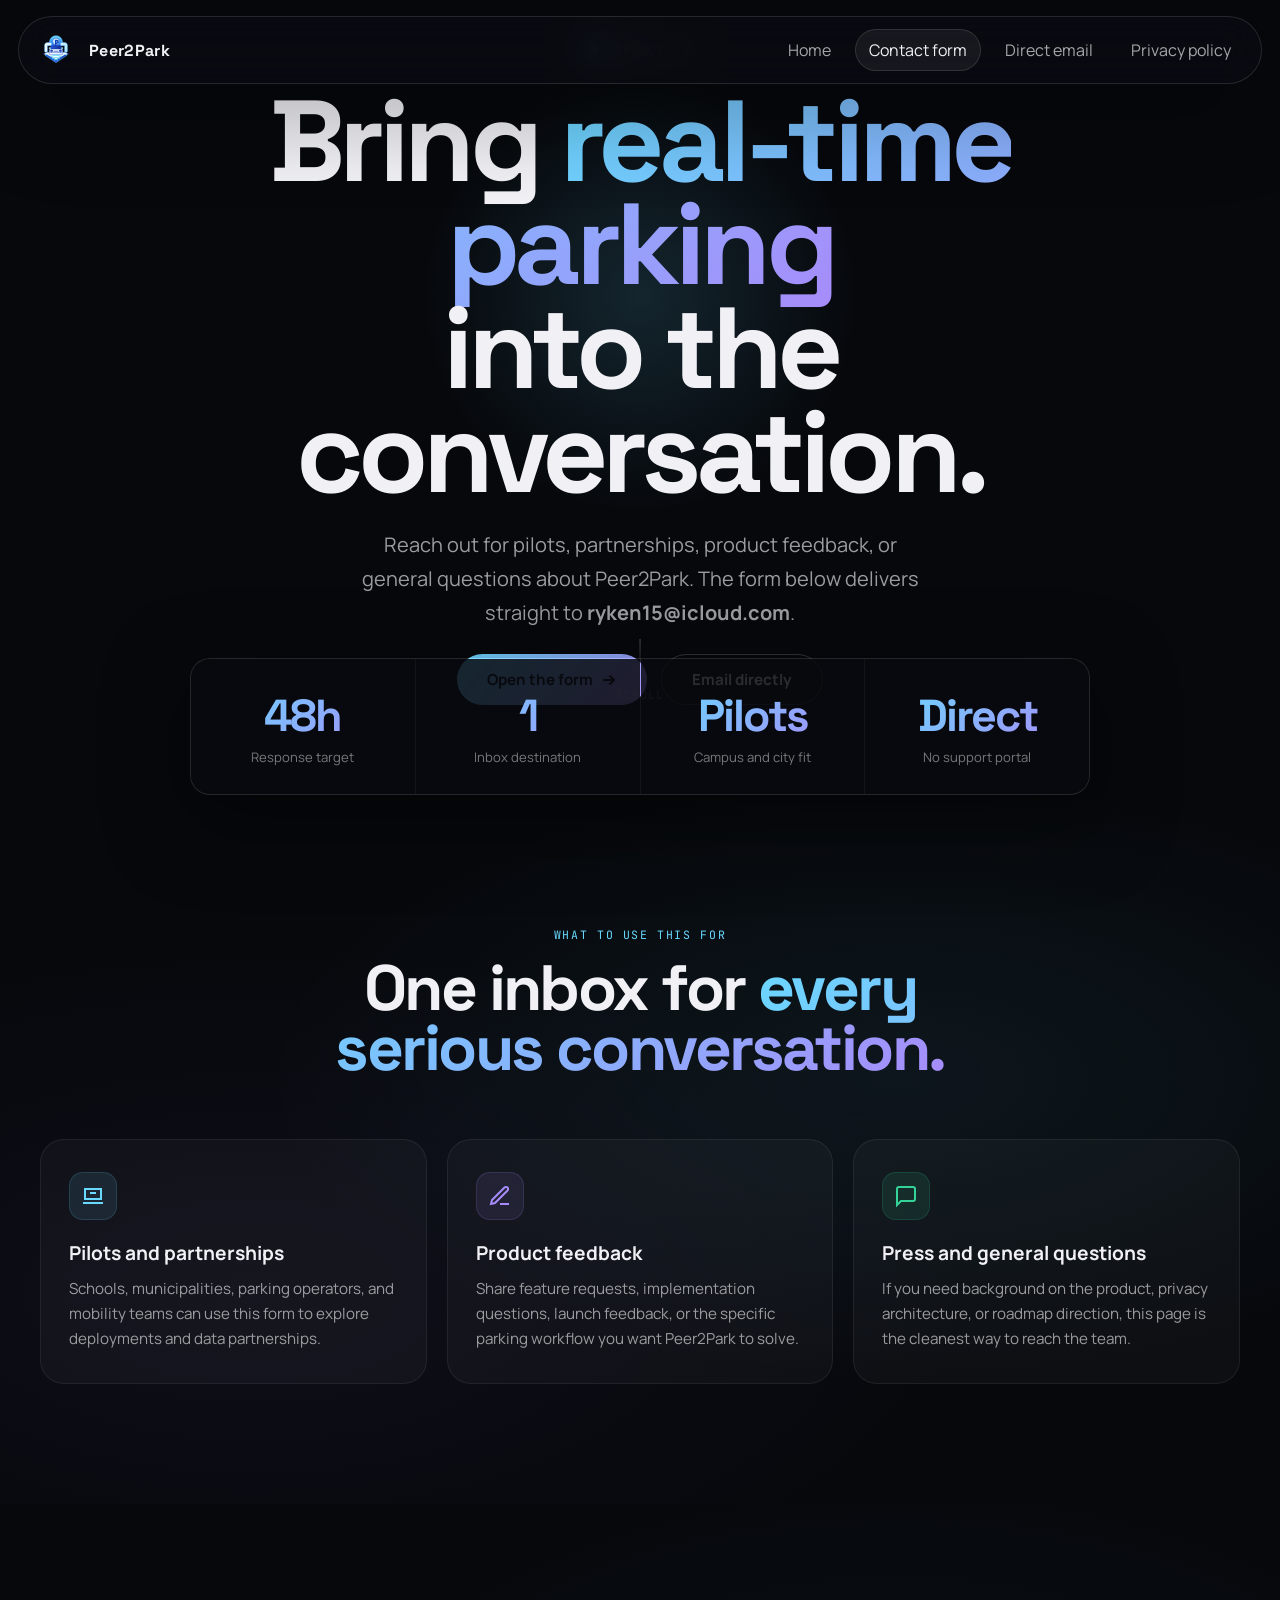
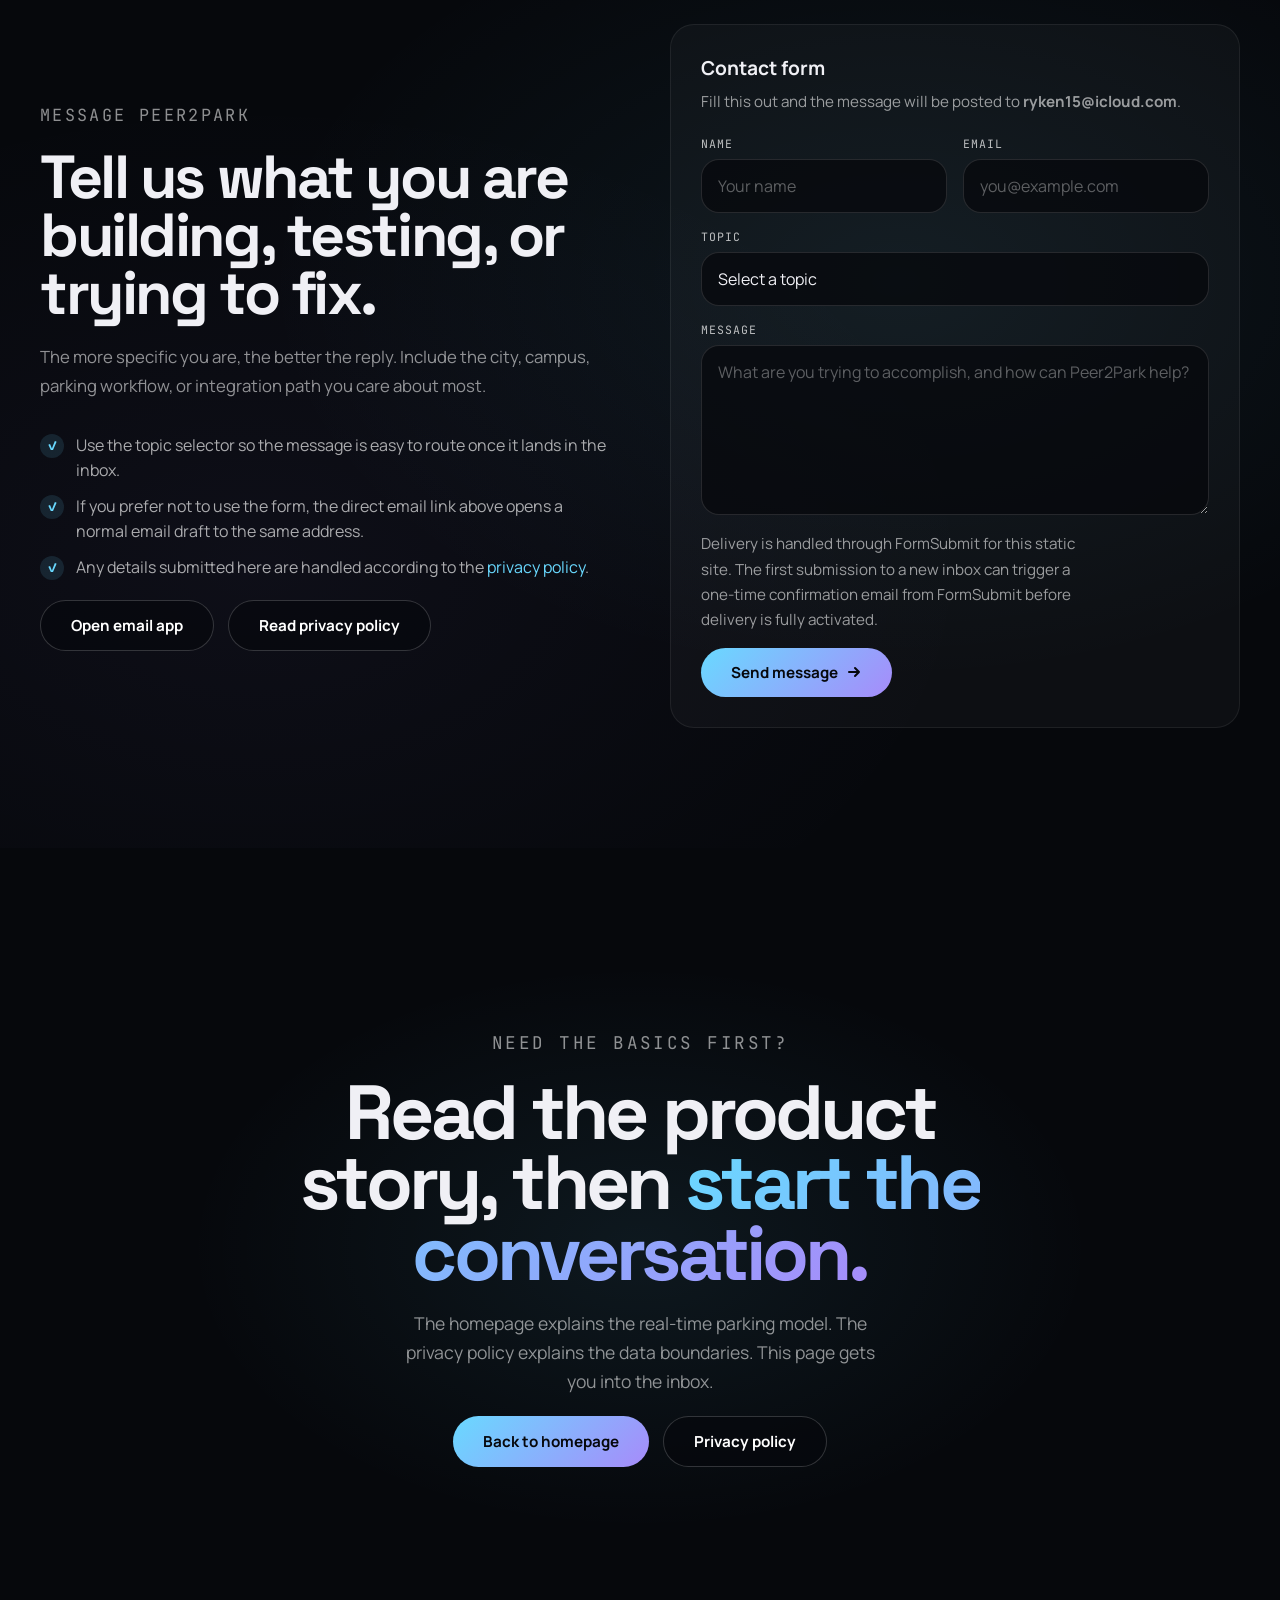
==== contact-us/index.html @ 25ed35f9 "added endpoints" ====
<!doctype html>
<html lang="en">
<head>
    <meta charset="utf-8">
    <meta name="viewport" content="width=device-width, initial-scale=1">
    <title>Contact Us — Peer2Park</title>
    <link rel="preconnect" href="https://fonts.googleapis.com">
    <link rel="preconnect" href="https://fonts.gstatic.com" crossorigin>
    <link href="https://fonts.googleapis.com/css2?family=Archivo:wght@400;500;700;800;900&family=Bebas+Neue&family=Cormorant+Garamond:wght@400;600;700&family=DM+Serif+Display:ital@0;1&family=IBM+Plex+Mono:wght@400;500;600&family=IBM+Plex+Sans:wght@400;500;600;700&family=JetBrains+Mono:wght@400;700&family=Manrope:wght@400;500;600;700;800&family=Newsreader:opsz,wght@6..72,400;6..72,600&family=Sora:wght@400;600;700;800&family=Space+Grotesk:wght@400;500;700&display=swap" rel="stylesheet">
    <link rel="stylesheet" href="/static/css/base.css">
    <link rel="stylesheet" href="/static/css/immersive.css">
</head>
<body class="afterglow-stage peer-home">
    <header class="shell-bar shell-bar-home">
        <a class="shell-home" href="/">
            <img class="shell-logo" src="/static/media/peer2park-mark.svg" alt="Peer2Park logo">
            <span>Peer2Park</span>
        </a>
        <nav class="shell-nav" aria-label="Page">
            <a class="shell-link" href="/">Home</a>
            <a class="shell-link shell-link-strong" href="#contact-form">Contact form</a>
            <a class="shell-link" href="#direct-email">Direct email</a>
            <a class="shell-link" href="/privacy-policy/">Privacy policy</a>
        </nav>
    </header>

    <main class="page-root">
        <section class="od-page">
            <section class="od-hero od-static-hero">
                <div class="od-static-bg od-static-bg-contact" aria-hidden="true"></div>
                <div class="od-static-scrim" aria-hidden="true"></div>

                <div class="od-hero-content">
                    <div class="od-hero-tag od-reveal">
                        <span class="od-pulse"></span>
                        Contact us
                    </div>
                    <h1 class="od-reveal od-reveal-delay-1">
                        Bring <em>real-time parking</em><br>into the conversation.
                    </h1>
                    <p class="od-hero-sub od-reveal od-reveal-delay-2">
                        Reach out for pilots, partnerships, product feedback, or general questions about
                        Peer2Park. The form below delivers straight to <strong id="direct-email">ryken15@icloud.com</strong>.
                    </p>
                    <div class="od-hero-ctas od-reveal od-reveal-delay-3">
                        <a class="od-btn od-btn-primary" href="#contact-form">
                            Open the form
                            <svg width="16" height="16" viewBox="0 0 16 16" fill="none"><path d="M3 8h10M9 4l4 4-4 4" stroke="currentColor" stroke-width="2" stroke-linecap="round" stroke-linejoin="round"/></svg>
                        </a>
                        <a class="od-btn od-btn-ghost" href="mailto:ryken15@icloud.com">Email directly</a>
                    </div>
                </div>

                <div class="od-scroll-hint">
                    <span class="od-scroll-line"></span>
                    scroll
                </div>
            </section>

            <div class="od-stats-float od-reveal">
                <div class="od-stats-row">
                    <div class="od-stat"><strong>48h</strong><span>Response target</span></div>
                    <div class="od-stat"><strong>1</strong><span>Inbox destination</span></div>
                    <div class="od-stat"><strong>Pilots</strong><span>Campus and city fit</span></div>
                    <div class="od-stat"><strong>Direct</strong><span>No support portal</span></div>
                </div>
            </div>

            <section class="od-solution">
                <div class="od-solution-bg"></div>
                <div class="od-solution-inner">
                    <div class="od-solution-header od-reveal">
                        <p class="od-eyebrow">What to use this for</p>
                        <h2>One inbox for <em>every serious conversation.</em></h2>
                    </div>
                    <div class="od-cards">
                        <article class="od-card od-reveal od-reveal-delay-1">
                            <div class="od-card-icon od-card-icon-blue">
                                <svg width="24" height="24" viewBox="0 0 24 24" fill="none" stroke="#69d9ff" stroke-width="2"><path d="M4 5h16v10H4z"/><path d="M22 19H2"/><path d="M9 9h6"/></svg>
                            </div>
                            <h3>Pilots and partnerships</h3>
                            <p>Schools, municipalities, parking operators, and mobility teams can use this form to explore deployments and data partnerships.</p>
                        </article>
                        <article class="od-card od-reveal od-reveal-delay-2">
                            <div class="od-card-icon od-card-icon-purple">
                                <svg width="24" height="24" viewBox="0 0 24 24" fill="none" stroke="#a78bfa" stroke-width="2"><path d="M12 20h9"/><path d="M16.5 3.5a2.1 2.1 0 1 1 3 3L7 19l-4 1 1-4z"/></svg>
                            </div>
                            <h3>Product feedback</h3>
                            <p>Share feature requests, implementation questions, launch feedback, or the specific parking workflow you want Peer2Park to solve.</p>
                        </article>
                        <article class="od-card od-reveal od-reveal-delay-3">
                            <div class="od-card-icon od-card-icon-green">
                                <svg width="24" height="24" viewBox="0 0 24 24" fill="none" stroke="#34d399" stroke-width="2"><path d="M21 15a2 2 0 0 1-2 2H7l-4 4V5a2 2 0 0 1 2-2h14a2 2 0 0 1 2 2z"/></svg>
                            </div>
                            <h3>Press and general questions</h3>
                            <p>If you need background on the product, privacy architecture, or roadmap direction, this page is the cleanest way to reach the team.</p>
                        </article>
                    </div>
                </div>
            </section>

            <section class="od-page-shell" id="contact-form">
                <div class="od-page-shell-bg"></div>
                <div class="od-page-shell-inner">
                    <div class="od-contact-layout">
                        <div class="od-contact-copy od-reveal">
                            <p class="od-eyebrow">Message Peer2Park</p>
                            <h2>Tell us what you are building, testing, or trying to fix.</h2>
                            <p>The more specific you are, the better the reply. Include the city, campus, parking workflow, or integration path you care about most.</p>
                            <ul class="od-form-list">
                                <li><span class="od-check">&#x2713;</span><span>Use the topic selector so the message is easy to route once it lands in the inbox.</span></li>
                                <li><span class="od-check">&#x2713;</span><span>If you prefer not to use the form, the direct email link above opens a normal email draft to the same address.</span></li>
                                <li><span class="od-check">&#x2713;</span><span>Any details submitted here are handled according to the <a href="/privacy-policy/">privacy policy</a>.</span></li>
                            </ul>
                            <div class="od-contact-actions">
                                <a class="od-btn od-btn-ghost" href="mailto:ryken15@icloud.com">Open email app</a>
                                <a class="od-btn od-btn-ghost" href="/privacy-policy/">Read privacy policy</a>
                            </div>
                        </div>

                        <div class="od-form-shell od-reveal od-reveal-delay-1">
                            <div class="od-status" data-form-status hidden>
                                Your message was submitted. If this is the first FormSubmit delivery to this inbox, FormSubmit may send a one-time activation email before forwarding future submissions.
                            </div>

                            <h3>Contact form</h3>
                            <p>Fill this out and the message will be posted to <strong>ryken15@icloud.com</strong>.</p>

                            <form data-contact-form method="POST" action="https://formsubmit.co/ryken15@icloud.com">
                                <input type="hidden" name="_subject" value="Peer2Park contact form submission">
                                <input type="hidden" name="_next" value="">
                                <input type="hidden" name="_url" value="">
                                <input class="od-honeypot" type="text" name="_honey" tabindex="-1" autocomplete="off" aria-hidden="true">

                                <div class="od-form-grid">
                                    <div class="od-form-row">
                                        <div class="od-field">
                                            <label for="contact-name">Name</label>
                                            <input class="od-input" id="contact-name" name="name" type="text" autocomplete="name" placeholder="Your name" required>
                                        </div>
                                        <div class="od-field">
                                            <label for="contact-email">Email</label>
                                            <input class="od-input" id="contact-email" name="email" type="email" autocomplete="email" placeholder="you@example.com" required>
                                        </div>
                                    </div>

                                    <div class="od-field">
                                        <label for="contact-topic">Topic</label>
                                        <select class="od-select" id="contact-topic" name="topic" required>
                                            <option value="">Select a topic</option>
                                            <option value="Pilot or partnership">Pilot or partnership</option>
                                            <option value="Product feedback">Product feedback</option>
                                            <option value="Press or media">Press or media</option>
                                            <option value="General question">General question</option>
                                        </select>
                                    </div>

                                    <div class="od-field">
                                        <label for="contact-message">Message</label>
                                        <textarea class="od-textarea" id="contact-message" name="message" placeholder="What are you trying to accomplish, and how can Peer2Park help?" required></textarea>
                                    </div>

                                    <div class="od-form-meta">
                                        <p class="od-form-note">
                                            Delivery is handled through FormSubmit for this static site. The first submission to a new inbox can trigger a one-time confirmation email from FormSubmit before delivery is fully activated.
                                        </p>
                                        <button class="od-btn od-btn-primary" type="submit">
                                            Send message
                                            <svg width="16" height="16" viewBox="0 0 16 16" fill="none"><path d="M3 8h10M9 4l4 4-4 4" stroke="currentColor" stroke-width="2" stroke-linecap="round" stroke-linejoin="round"/></svg>
                                        </button>
                                    </div>
                                </div>
                            </form>
                        </div>
                    </div>
                </div>
            </section>

            <section class="od-section-img">
                <div class="od-section-bg od-cta-bg"></div>
                <div class="od-section-scrim od-cta-scrim"></div>
                <div class="od-section-inner">
                    <div class="od-cta-content od-reveal">
                        <p class="od-eyebrow">Need the basics first?</p>
                        <h2>Read the product story, then <em>start the conversation.</em></h2>
                        <p>The homepage explains the real-time parking model. The privacy policy explains the data boundaries. This page gets you into the inbox.</p>
                        <div class="od-hero-ctas">
                            <a class="od-btn od-btn-primary" href="/">Back to homepage</a>
                            <a class="od-btn od-btn-ghost" href="/privacy-policy/">Privacy policy</a>
                        </div>
                    </div>
                </div>
            </section>
        </section>
    </main>

    <script src="/static/js/site.js"></script>
</body>
</html>
---- static/css/base.css ----
:root {
    --font-sans: "Manrope", "IBM Plex Sans", sans-serif;
    --font-display: "Space Grotesk", "Archivo", sans-serif;
    --font-serif: "Newsreader", "Cormorant Garamond", serif;
    --font-poster: "Bebas Neue", "Archivo", sans-serif;
    --font-mono: "JetBrains Mono", "IBM Plex Mono", monospace;
    --page-bg: #06080c;
    --page-text: #f0f0f5;
    --muted: rgba(240, 240, 245, 0.68);
    --surface: rgba(255, 255, 255, 0.06);
    --line: rgba(255, 255, 255, 0.12);
    --shell-bg: rgba(10, 12, 18, 0.72);
    --shadow: 0 30px 90px rgba(0, 0, 0, 0.32);
}

* {
    box-sizing: border-box;
}

html {
    scroll-behavior: smooth;
}

body {
    margin: 0;
    min-height: 100vh;
    background: var(--page-bg);
    color: var(--page-text);
    font-family: var(--font-sans);
    text-rendering: optimizeLegibility;
}

img {
    max-width: 100%;
}

a {
    color: inherit;
    text-decoration: none;
}

button {
    font: inherit;
}

.page-root {
    padding: 110px 0 56px;
}

.page-root > section,
.page-root > header,
.page-root > div {
    width: min(1320px, calc(100vw - 36px));
    margin: 0 auto 32px;
}

.shell-bar {
    position: fixed;
    top: 16px;
    left: 18px;
    right: 18px;
    z-index: 40;
    display: flex;
    justify-content: space-between;
    align-items: center;
    gap: 16px;
    padding: 12px 16px;
    border: 1px solid var(--line);
    border-radius: 999px;
    background: var(--shell-bg);
    backdrop-filter: blur(18px);
    box-shadow: var(--shadow);
}

.shell-bar-home {
    gap: 18px;
}

.shell-home {
    display: inline-flex;
    align-items: center;
    gap: 12px;
    font-family: var(--font-display);
    font-weight: 700;
    letter-spacing: 0.02em;
}

.shell-logo {
    width: 42px;
    height: 42px;
    flex: 0 0 auto;
}

.shell-nav {
    display: flex;
    flex-wrap: wrap;
    justify-content: flex-end;
    gap: 10px;
}

.shell-link {
    padding: 9px 13px;
    border: 1px solid transparent;
    border-radius: 999px;
    color: var(--muted);
    transition: border-color 180ms ease, color 180ms ease, background 180ms ease;
}

.shell-link:hover {
    border-color: var(--line);
    background: var(--surface);
    color: var(--page-text);
}

.shell-link-strong {
    border-color: var(--line);
    background: var(--surface);
    color: var(--page-text);
}

.video-panel {
    position: relative;
    display: block;
    overflow: hidden;
    aspect-ratio: 16 / 9;
    border: 1px solid var(--line);
    border-radius: 28px;
    background: color-mix(in oklab, var(--page-bg) 72%, #111 28%);
}

.video-panel-label {
    position: absolute;
    top: 14px;
    left: 14px;
    z-index: 2;
    padding: 8px 11px;
    border: 1px solid rgba(255, 255, 255, 0.18);
    border-radius: 999px;
    background: rgba(10, 16, 22, 0.72);
    color: #fff;
    font-family: var(--font-mono);
    font-size: 0.75rem;
    letter-spacing: 0.08em;
    text-transform: uppercase;
}

.site-video,
.video-fallback {
    display: block;
    width: 100%;
    height: 100%;
    min-height: 0;
}

.site-video {
    background: #04070c;
    object-fit: cover;
    object-position: center;
}

.video-fallback {
    display: grid;
    place-items: center;
    padding: 48px 24px;
    background:
        linear-gradient(135deg, rgba(255, 255, 255, 0.04), rgba(255, 255, 255, 0.01)),
        repeating-linear-gradient(
            -45deg,
            rgba(255, 255, 255, 0.06) 0,
            rgba(255, 255, 255, 0.06) 14px,
            transparent 14px,
            transparent 28px
        );
    color: var(--muted);
    text-align: center;
    line-height: 1.6;
}

.video-fallback[hidden] {
    display: none;
}

@media (max-width: 860px) {
    .shell-bar-home {
        align-items: flex-start;
        border-radius: 28px;
    }

    .shell-nav {
        justify-content: flex-start;
    }
}

@media (max-width: 760px) {
    .shell-bar {
        top: 10px;
        left: 10px;
        right: 10px;
        padding: 10px 12px;
    }

    .shell-home {
        font-size: 0.95rem;
    }

    .page-root {
        padding-top: 90px;
    }

    .page-root > section,
    .page-root > header,
    .page-root > div {
        width: min(1220px, calc(100vw - 20px));
    }
}
---- static/css/immersive.css ----
.page-root > .od-page {
    width: 100vw !important;
    max-width: none !important;
    margin: 0 !important;
    margin-left: calc(-50vw + 50%) !important;
}

.page-root:has(.od-page) {
    padding-top: 0;
    padding-bottom: 0;
    overflow-x: hidden;
}

.od-reveal {
    opacity: 0;
    transform: translateY(32px);
    transition: opacity 0.7s cubic-bezier(0.16, 1, 0.3, 1), transform 0.7s cubic-bezier(0.16, 1, 0.3, 1);
}

.od-reveal.is-visible {
    opacity: 1;
    transform: translateY(0);
}

.od-reveal-delay-1 { transition-delay: 0.1s; }
.od-reveal-delay-2 { transition-delay: 0.2s; }
.od-reveal-delay-3 { transition-delay: 0.3s; }
.od-reveal-delay-4 { transition-delay: 0.4s; }

.od-page {
    display: grid;
    gap: 0;
    background: #06080c;
    color: #f0f0f5;
}

.od-hero {
    position: relative;
    min-height: 100vh;
    display: grid;
    align-content: center;
    justify-items: center;
    text-align: center;
    overflow: hidden;
}

.od-hero-video {
    position: absolute;
    inset: 0;
    z-index: 0;
}

.od-hero-video .video-panel {
    border: none;
    border-radius: 0;
    aspect-ratio: auto;
    width: 100%;
    height: 100%;
    background: #06080c;
}

.od-hero-video .video-panel-label { display: none; }

.od-hero-video .site-video {
    width: 100%;
    height: 100%;
    object-fit: cover;
    opacity: 0.35;
}

.od-hero-scrim {
    position: absolute;
    inset: 0;
    z-index: 1;
    background:
        radial-gradient(ellipse at 50% 60%, rgba(105, 217, 255, 0.07), transparent 60%),
        linear-gradient(180deg, rgba(6, 8, 12, 0.3) 0%, transparent 30%, transparent 60%, #06080c 100%);
    pointer-events: none;
}

.od-hero-content {
    position: relative;
    z-index: 2;
    display: grid;
    gap: 24px;
    justify-items: center;
    padding: 0 24px;
    max-width: 900px;
}

.od-hero-tag {
    display: inline-flex;
    align-items: center;
    gap: 8px;
    padding: 8px 18px;
    border: 1px solid rgba(255, 255, 255, 0.12);
    border-radius: 999px;
    background: rgba(6, 8, 12, 0.7);
    font-family: var(--font-mono);
    font-size: 0.72rem;
    letter-spacing: 0.12em;
    text-transform: uppercase;
    color: rgba(255, 255, 255, 0.7);
}

.od-pulse {
    width: 8px;
    height: 8px;
    border-radius: 50%;
    background: #69d9ff;
    box-shadow: 0 0 12px #69d9ff;
    animation: odPulse 2s ease-in-out infinite;
}

.od-hero h1 {
    font-family: var(--font-display);
    font-size: clamp(3.2rem, 9vw, 8rem);
    line-height: 0.9;
    letter-spacing: -0.05em;
    font-weight: 800;
    margin: 0;
}

.od-hero h1 em {
    font-style: normal;
    background: linear-gradient(135deg, #69d9ff 0%, #a78bfa 50%, #f472b6 100%);
    -webkit-background-clip: text;
    -webkit-text-fill-color: transparent;
    background-clip: text;
}

.od-hero-sub {
    max-width: 48ch;
    font-size: clamp(1rem, 1.6vw, 1.25rem);
    line-height: 1.7;
    color: rgba(255, 255, 255, 0.6);
    margin: 0;
}

.od-hero-ctas {
    display: flex;
    gap: 14px;
    flex-wrap: wrap;
    justify-content: center;
}

.od-btn {
    display: inline-flex;
    align-items: center;
    gap: 8px;
    padding: 14px 30px;
    border-radius: 999px;
    font-weight: 700;
    font-size: 0.95rem;
    text-decoration: none;
    cursor: pointer;
    transition: transform 180ms ease, box-shadow 180ms ease, border-color 180ms ease, background 180ms ease;
}

.od-btn:hover { transform: translateY(-2px); }

.od-btn-primary {
    background: linear-gradient(135deg, #69d9ff, #a78bfa);
    color: #06080c;
    border: none;
}

.od-btn-primary:hover {
    box-shadow: 0 12px 40px rgba(105, 217, 255, 0.35);
}

.od-btn-ghost {
    border: 1px solid rgba(255, 255, 255, 0.18);
    background: rgba(6, 8, 12, 0.6);
    color: #fff;
}

.od-btn-ghost:hover {
    border-color: rgba(105, 217, 255, 0.3);
}

.od-btn-full {
    justify-content: center;
    width: 100%;
}

.od-scroll-hint {
    position: absolute;
    bottom: 36px;
    left: 50%;
    transform: translateX(-50%);
    z-index: 2;
    display: flex;
    flex-direction: column;
    align-items: center;
    gap: 8px;
    color: rgba(255, 255, 255, 0.3);
    font-size: 0.72rem;
    letter-spacing: 0.1em;
    text-transform: uppercase;
    font-family: var(--font-mono);
}

.od-scroll-line {
    width: 1px;
    height: 40px;
    background: linear-gradient(180deg, rgba(255, 255, 255, 0.3), transparent);
    animation: odScrollPulse 2s ease-in-out infinite;
}

.od-stats-float {
    position: relative;
    z-index: 3;
    margin-top: -80px;
    padding: 0 24px;
    display: flex;
    justify-content: center;
}

.od-stats-row {
    display: grid;
    grid-template-columns: repeat(4, 1fr);
    gap: 1px;
    max-width: 900px;
    width: 100%;
    border-radius: 20px;
    overflow: hidden;
    border: 1px solid rgba(255, 255, 255, 0.08);
    background: rgba(255, 255, 255, 0.05);
    box-shadow: 0 24px 80px rgba(0, 0, 0, 0.5);
}

.od-stat {
    text-align: center;
    padding: 28px 16px;
    background: rgba(6, 8, 12, 0.85);
}

.od-stat strong {
    display: block;
    font-family: var(--font-display);
    font-size: clamp(1.8rem, 3.5vw, 2.8rem);
    font-weight: 800;
    letter-spacing: -0.04em;
    background: linear-gradient(135deg, #69d9ff, #a78bfa);
    -webkit-background-clip: text;
    -webkit-text-fill-color: transparent;
    background-clip: text;
}

.od-stat span {
    display: block;
    margin-top: 4px;
    font-size: 0.82rem;
    color: rgba(255, 255, 255, 0.45);
}

.od-section-img {
    position: relative;
    min-height: 80vh;
    display: grid;
    align-content: center;
    overflow: hidden;
}

.od-section-bg {
    position: absolute;
    inset: 0;
    z-index: 0;
    background-size: cover;
    background-position: center;
}

.od-section-scrim {
    position: absolute;
    inset: 0;
    z-index: 1;
    pointer-events: none;
}

.od-section-inner {
    position: relative;
    z-index: 2;
    width: min(1200px, calc(100vw - 48px));
    margin: 0 auto;
    padding: 100px 0;
}

.od-problem-bg {
    background-image: url("https://images.unsplash.com/photo-1716659305226-fbde44d7e36b?w=1920&q=80&auto=format");
}

.od-problem-scrim {
    background:
        linear-gradient(180deg, #06080c 0%, rgba(6, 8, 12, 0.78) 20%, rgba(6, 8, 12, 0.78) 80%, #06080c 100%);
}

.od-split-layout {
    display: grid;
    grid-template-columns: 1fr 1fr;
    gap: 60px;
    align-items: start;
}

.od-eyebrow {
    display: inline-block;
    font-family: var(--font-mono);
    font-size: 0.72rem;
    letter-spacing: 0.14em;
    text-transform: uppercase;
    color: #69d9ff;
    margin-bottom: 16px;
}

.od-split-layout h2,
.od-section-copy h2,
.od-page-shell h2 {
    font-family: var(--font-display);
    font-size: clamp(2rem, 4vw, 3.2rem);
    line-height: 0.95;
    letter-spacing: -0.04em;
    margin: 0 0 24px;
}

.od-problem-list,
.od-solution-list {
    list-style: none;
    padding: 0;
    margin: 0;
    display: grid;
    gap: 16px;
}

.od-problem-list li,
.od-solution-list li {
    display: flex;
    align-items: flex-start;
    gap: 14px;
    font-size: 1rem;
    line-height: 1.6;
    color: rgba(255, 255, 255, 0.7);
}

.od-problem-list .od-x {
    flex-shrink: 0;
    width: 28px;
    height: 28px;
    display: grid;
    place-items: center;
    border-radius: 50%;
    background: rgba(248, 113, 113, 0.15);
    color: #f87171;
    font-size: 0.85rem;
    font-weight: 700;
    margin-top: 1px;
}

.od-solution-list .od-check {
    flex-shrink: 0;
    width: 28px;
    height: 28px;
    display: grid;
    place-items: center;
    border-radius: 50%;
    background: rgba(105, 217, 255, 0.12);
    color: #69d9ff;
    font-size: 0.85rem;
    font-weight: 700;
    margin-top: 1px;
}

.od-solution {
    position: relative;
    overflow: hidden;
    padding: 120px 0;
}

.od-solution-bg,
.od-page-shell-bg {
    position: absolute;
    inset: 0;
    z-index: 0;
    background:
        radial-gradient(ellipse at 70% 40%, rgba(105, 217, 255, 0.07), transparent 50%),
        radial-gradient(ellipse at 20% 70%, rgba(167, 139, 250, 0.05), transparent 50%),
        #06080c;
}

.od-solution-inner,
.od-page-shell-inner {
    position: relative;
    z-index: 1;
    width: min(1200px, calc(100vw - 48px));
    margin: 0 auto;
}

.od-solution-header {
    text-align: center;
    margin-bottom: 60px;
}

.od-solution-header h2 {
    font-family: var(--font-display);
    font-size: clamp(2.4rem, 5vw, 4rem);
    line-height: 0.95;
    letter-spacing: -0.04em;
    max-width: 16ch;
    margin: 0 auto;
}

.od-solution-header h2 em,
.od-tech-copy h2 em,
.od-cta-content h2 em,
.od-static-hero h1 em,
.od-section-copy h2 em,
.od-page-shell h2 em {
    font-style: normal;
    background: linear-gradient(135deg, #69d9ff, #a78bfa);
    -webkit-background-clip: text;
    -webkit-text-fill-color: transparent;
    background-clip: text;
}

.od-cards,
.od-policy-grid {
    display: grid;
    grid-template-columns: repeat(3, 1fr);
    gap: 20px;
}

.od-card,
.od-policy-card,
.od-form-shell {
    position: relative;
    padding: 32px 28px;
    border-radius: 24px;
    border: 1px solid rgba(255, 255, 255, 0.07);
    background: rgba(255, 255, 255, 0.03);
    overflow: hidden;
    transition: transform 300ms ease, border-color 300ms ease;
}

.od-card:hover,
.od-policy-card:hover,
.od-form-shell:hover {
    transform: translateY(-6px);
    border-color: rgba(105, 217, 255, 0.2);
}

.od-card::before,
.od-policy-card::before,
.od-form-shell::before {
    content: "";
    position: absolute;
    top: 0;
    left: 0;
    right: 0;
    height: 1px;
    background: linear-gradient(90deg, transparent, rgba(105, 217, 255, 0.4), transparent);
    opacity: 0;
    transition: opacity 300ms ease;
}

.od-card:hover::before,
.od-policy-card:hover::before,
.od-form-shell:hover::before {
    opacity: 1;
}

.od-card-icon {
    width: 48px;
    height: 48px;
    display: grid;
    place-items: center;
    border-radius: 14px;
    margin-bottom: 20px;
}

.od-card-icon-blue { background: rgba(105, 217, 255, 0.1); border: 1px solid rgba(105, 217, 255, 0.15); }
.od-card-icon-purple { background: rgba(167, 139, 250, 0.1); border: 1px solid rgba(167, 139, 250, 0.15); }
.od-card-icon-green { background: rgba(52, 211, 153, 0.1); border: 1px solid rgba(52, 211, 153, 0.15); }

.od-card h3,
.od-policy-card h3,
.od-form-shell h3 { font-size: 1.2rem; margin: 0 0 10px; }

.od-card p,
.od-policy-card p,
.od-policy-card li,
.od-form-shell p,
.od-section-copy p,
.od-page-shell p {
    margin: 0;
    color: rgba(255, 255, 255, 0.58);
    line-height: 1.65;
    font-size: 0.95rem;
}

.od-how-bg {
    background-image: url("https://images.unsplash.com/photo-1733423328353-52146271439b?w=1920&q=80&auto=format");
}

.od-how-scrim {
    background: linear-gradient(180deg, #06080c 0%, rgba(6, 8, 12, 0.84) 20%, rgba(6, 8, 12, 0.84) 80%, #06080c 100%);
}

.od-how-header { text-align: center; margin-bottom: 56px; }

.od-how-header h2 {
    font-family: var(--font-display);
    font-size: clamp(2.4rem, 5vw, 4rem);
    line-height: 0.95;
    letter-spacing: -0.04em;
    margin: 0;
}

.od-steps {
    display: grid;
    grid-template-columns: repeat(3, 1fr);
    gap: 20px;
}

.od-step {
    padding: 36px 28px;
    border-radius: 24px;
    border: 1px solid rgba(255, 255, 255, 0.08);
    background: rgba(6, 8, 12, 0.75);
    transition: transform 300ms ease;
}

.od-step:hover { transform: translateY(-4px); }

.od-step-num {
    font-family: var(--font-display);
    font-size: 3.4rem;
    font-weight: 800;
    line-height: 1;
    letter-spacing: -0.04em;
    background: linear-gradient(135deg, rgba(105, 217, 255, 0.3), rgba(167, 139, 250, 0.3));
    -webkit-background-clip: text;
    -webkit-text-fill-color: transparent;
    background-clip: text;
    margin-bottom: 20px;
}

.od-step h3 { font-size: 1.25rem; margin: 0 0 12px; }
.od-step p { margin: 0; color: rgba(255, 255, 255, 0.5); line-height: 1.65; font-size: 0.95rem; }

.od-tech-bg {
    background-image: url("https://images.unsplash.com/photo-1487058792275-0ad4aaf24ca7?w=1920&q=80&auto=format");
}

.od-tech-scrim {
    background: linear-gradient(180deg, #06080c 0%, rgba(6, 8, 12, 0.9) 20%, rgba(6, 8, 12, 0.9) 80%, #06080c 100%);
}

.od-tech-layout,
.od-contact-layout {
    display: grid;
    grid-template-columns: 1fr 1fr;
    gap: 60px;
    align-items: center;
}

.od-tech-copy h2 {
    font-family: var(--font-display);
    font-size: clamp(2.2rem, 4.5vw, 3.6rem);
    line-height: 0.95;
    letter-spacing: -0.04em;
    margin: 0 0 20px;
}

.od-tech-copy > p,
.od-contact-copy > p { color: rgba(255, 255, 255, 0.55); line-height: 1.72; font-size: 1.05rem; margin: 0; }

.od-tech-list,
.od-policy-stack,
.od-page-stack { display: grid; gap: 16px; }

.od-tech-item {
    display: grid;
    grid-template-columns: 52px 1fr;
    gap: 16px;
    align-items: start;
    padding: 20px;
    border-radius: 18px;
    border: 1px solid rgba(255, 255, 255, 0.06);
    background: rgba(6, 8, 12, 0.6);
    transition: border-color 200ms ease;
}

.od-tech-item:hover { border-color: rgba(105, 217, 255, 0.15); }

.od-tech-item-icon {
    width: 52px;
    height: 52px;
    display: grid;
    place-items: center;
    border-radius: 14px;
    background: rgba(105, 217, 255, 0.08);
    border: 1px solid rgba(105, 217, 255, 0.12);
}

.od-tech-item h4 { font-size: 1rem; margin: 0 0 4px; }
.od-tech-item p { margin: 0; font-size: 0.88rem; color: rgba(255, 255, 255, 0.45); line-height: 1.6; }

.od-fresh-bg {
    background-image: url("https://images.unsplash.com/photo-1493514789931-586cb221d7a7?w=1920&q=80&auto=format");
}

.od-fresh-scrim {
    background:
        linear-gradient(180deg, #06080c 0%, rgba(6, 8, 12, 0.87) 20%, rgba(6, 8, 12, 0.87) 80%, #06080c 100%);
}

.od-fresh-layout {
    display: grid;
    grid-template-columns: 1fr 1fr;
    gap: 60px;
    align-items: center;
}

.od-fresh-copy h2 {
    font-family: var(--font-display);
    font-size: clamp(2.2rem, 4.5vw, 3.6rem);
    line-height: 0.95;
    letter-spacing: -0.04em;
    margin: 0 0 20px;
}

.od-fresh-copy > p { color: rgba(255, 255, 255, 0.55); line-height: 1.72; font-size: 1.02rem; margin: 0 0 8px; }

.od-timeline { display: grid; gap: 0; position: relative; padding-left: 28px; }

.od-timeline::before {
    content: "";
    position: absolute;
    left: 9px;
    top: 20px;
    bottom: 20px;
    width: 2px;
    background: linear-gradient(180deg, #69d9ff, #a78bfa, rgba(167, 139, 250, 0.2));
    border-radius: 2px;
}

.od-tl-event { padding: 18px 0; position: relative; }

.od-tl-event::before {
    content: "";
    position: absolute;
    left: -23px;
    top: 26px;
    width: 12px;
    height: 12px;
    border-radius: 50%;
    background: #69d9ff;
    box-shadow: 0 0 12px rgba(105, 217, 255, 0.4);
    z-index: 1;
}

.od-tl-event:nth-child(2)::before { background: #a78bfa; box-shadow: 0 0 12px rgba(167, 139, 250, 0.4); }
.od-tl-event:nth-child(3)::before { background: #34d399; box-shadow: 0 0 12px rgba(52, 211, 153, 0.4); }
.od-tl-event:nth-child(4)::before { background: #f472b6; box-shadow: 0 0 12px rgba(244, 114, 182, 0.4); }

.od-tl-time {
    font-family: var(--font-mono);
    font-size: 0.72rem;
    letter-spacing: 0.08em;
    text-transform: uppercase;
    color: #69d9ff;
    margin-bottom: 4px;
    display: block;
}

.od-tl-event:nth-child(2) .od-tl-time { color: #a78bfa; }
.od-tl-event:nth-child(3) .od-tl-time { color: #34d399; }
.od-tl-event:nth-child(4) .od-tl-time { color: #f472b6; }

.od-tl-desc { font-size: 0.95rem; color: rgba(255, 255, 255, 0.65); line-height: 1.55; display: block; }

.od-video-section {
    position: relative;
    padding: 120px 0;
    overflow: hidden;
}

.od-video-section-bg {
    position: absolute;
    inset: 0;
    background:
        radial-gradient(ellipse at 50% 50%, rgba(105, 217, 255, 0.05), transparent 60%),
        #06080c;
}

.od-video-inner {
    position: relative;
    z-index: 1;
    width: min(1200px, calc(100vw - 48px));
    margin: 0 auto;
    text-align: center;
}

.od-video-header { margin-bottom: 48px; }

.od-video-header h2 {
    font-family: var(--font-display);
    font-size: clamp(2.2rem, 4.5vw, 3.4rem);
    line-height: 0.95;
    letter-spacing: -0.04em;
    margin: 0 0 12px;
}

.od-video-header p { color: rgba(255, 255, 255, 0.5); font-size: 1.05rem; max-width: 48ch; margin: 0 auto; line-height: 1.6; }

.od-video-frame {
    position: relative;
    border-radius: 20px;
    overflow: hidden;
    box-shadow:
        0 0 0 1px rgba(255, 255, 255, 0.06),
        0 40px 120px rgba(0, 0, 0, 0.6);
}

.od-video-frame .video-panel { border: none; border-radius: 0; aspect-ratio: 16 / 9; width: 100%; }
.od-video-frame .video-panel-label { display: none; }
.od-video-frame .site-video { width: 100%; height: 100%; object-fit: cover; }

.od-video-glow {
    position: absolute;
    bottom: -50%;
    left: 10%;
    right: 10%;
    height: 100%;
    background: radial-gradient(ellipse, rgba(105, 217, 255, 0.12), transparent 70%);
    pointer-events: none;
    z-index: -1;
}

.od-cta-bg {
    background-image: url("https://images.unsplash.com/photo-1649307035604-ab3c5e5c9e7a?w=1920&q=80&auto=format");
}

.od-cta-scrim {
    background:
        radial-gradient(ellipse at 50% 50%, rgba(105, 217, 255, 0.08), transparent 50%),
        linear-gradient(180deg, #06080c 0%, rgba(6, 8, 12, 0.82) 30%, rgba(6, 8, 12, 0.82) 70%, #06080c 100%);
}

.od-cta-content {
    text-align: center;
    display: grid;
    gap: 20px;
    justify-items: center;
    padding: 80px 0;
}

.od-cta-content h2 {
    font-family: var(--font-display);
    font-size: clamp(2.8rem, 6vw, 5rem);
    line-height: 0.92;
    letter-spacing: -0.05em;
    max-width: 14ch;
    margin: 0;
}

.od-cta-content > p { max-width: 44ch; color: rgba(255, 255, 255, 0.55); font-size: 1.1rem; line-height: 1.65; margin: 0; }

.od-ticker {
    overflow: hidden;
    padding: 16px 0;
    border-top: 1px solid rgba(255, 255, 255, 0.05);
    border-bottom: 1px solid rgba(255, 255, 255, 0.05);
    background: rgba(6, 8, 12, 0.9);
}

.od-ticker-track {
    display: flex;
    width: max-content;
    gap: 40px;
    font-family: var(--font-mono);
    font-size: 0.78rem;
    letter-spacing: 0.08em;
    text-transform: uppercase;
    color: rgba(255, 255, 255, 0.35);
    animation: odMarquee 35s linear infinite;
}

.od-ticker-track span { display: inline-flex; align-items: center; gap: 12px; white-space: nowrap; }

.od-ticker-dot {
    width: 5px;
    height: 5px;
    border-radius: 50%;
    background: #69d9ff;
    flex-shrink: 0;
}

.od-static-hero {
    min-height: 82vh;
}

.od-static-hero .od-hero-content {
    max-width: 860px;
}

.od-static-bg {
    position: absolute;
    inset: 0;
    z-index: 0;
    background-size: cover;
    background-position: center;
    transform: scale(1.04);
}

.od-static-bg-contact {
    background-image: url("https://images.unsplash.com/photo-1516321497487-e288fb19713f?w=1920&q=80&auto=format");
}

.od-static-bg-privacy {
    background-image: url("https://images.unsplash.com/photo-1516321318423-f06f85e504b3?w=1920&q=80&auto=format");
}

.od-static-scrim {
    position: absolute;
    inset: 0;
    z-index: 1;
    background:
        radial-gradient(circle at 50% 40%, rgba(105, 217, 255, 0.14), transparent 28%),
        linear-gradient(180deg, rgba(6, 8, 12, 0.2) 0%, rgba(6, 8, 12, 0.68) 45%, #06080c 100%);
}

.od-page-shell {
    position: relative;
    padding: 120px 0;
    overflow: hidden;
}

.od-page-shell h2 { max-width: 18ch; }

.od-page-copy {
    max-width: 56ch;
}

.od-page-copy p + p,
.od-policy-card p + p,
.od-policy-card ul + p,
.od-page-shell p + p {
    margin-top: 12px;
}

.od-policy-card ul,
.od-form-list {
    margin: 12px 0 0;
    padding-left: 18px;
    display: grid;
    gap: 10px;
    color: rgba(255, 255, 255, 0.58);
}

.od-policy-card ul {
    list-style: disc;
}

.od-form-list {
    list-style: none;
    padding-left: 0;
}

.od-form-list li {
    display: flex;
    gap: 12px;
    align-items: flex-start;
    color: rgba(255, 255, 255, 0.65);
    line-height: 1.6;
}

.od-form-list .od-check {
    flex: 0 0 auto;
    width: 24px;
    height: 24px;
    display: grid;
    place-items: center;
    border-radius: 50%;
    background: rgba(105, 217, 255, 0.12);
    color: #69d9ff;
    font-size: 0.75rem;
    font-weight: 700;
    margin-top: 1px;
}

.od-contact-copy,
.od-section-copy {
    display: grid;
    gap: 20px;
    align-content: start;
}

.od-contact-copy h2 {
    font-family: var(--font-display);
    font-size: clamp(2.3rem, 4.8vw, 3.8rem);
    line-height: 0.95;
    letter-spacing: -0.04em;
    margin: 0;
}

.od-contact-actions {
    display: flex;
    flex-wrap: wrap;
    gap: 14px;
}

.od-form-shell {
    padding: 30px;
}

.od-form-shell h3 {
    margin-bottom: 8px;
}

.od-form-shell > p {
    margin-bottom: 22px;
}

.od-form-grid {
    display: grid;
    gap: 16px;
}

.od-form-row {
    display: grid;
    grid-template-columns: 1fr 1fr;
    gap: 16px;
}

.od-field {
    display: grid;
    gap: 8px;
}

.od-field label {
    font-family: var(--font-mono);
    font-size: 0.72rem;
    letter-spacing: 0.08em;
    text-transform: uppercase;
    color: rgba(255, 255, 255, 0.72);
}

.od-input,
.od-select,
.od-textarea {
    width: 100%;
    padding: 15px 16px;
    border: 1px solid rgba(255, 255, 255, 0.12);
    border-radius: 18px;
    background: rgba(6, 8, 12, 0.72);
    color: #f0f0f5;
    font: inherit;
    transition: border-color 180ms ease, box-shadow 180ms ease, background 180ms ease;
}

.od-input::placeholder,
.od-textarea::placeholder {
    color: rgba(255, 255, 255, 0.34);
}

.od-input:focus,
.od-select:focus,
.od-textarea:focus {
    outline: none;
    border-color: rgba(105, 217, 255, 0.5);
    box-shadow: 0 0 0 4px rgba(105, 217, 255, 0.12);
    background: rgba(6, 8, 12, 0.9);
}

.od-select {
    appearance: none;
}

.od-select option {
    background: #06080c;
    color: #f0f0f5;
}

.od-textarea {
    min-height: 170px;
    resize: vertical;
}

.od-form-meta {
    display: flex;
    justify-content: space-between;
    align-items: center;
    gap: 16px;
    flex-wrap: wrap;
}

.od-form-note {
    max-width: 44ch;
    color: rgba(255, 255, 255, 0.45);
    font-size: 0.82rem;
    line-height: 1.6;
}

.od-form-note a {
    color: #69d9ff;
}

.od-form-list a,
.od-policy-card a,
.od-page-copy a,
.od-legal-note a {
    color: #69d9ff;
}

.od-status {
    margin-bottom: 22px;
    padding: 14px 16px;
    border-radius: 18px;
    border: 1px solid rgba(52, 211, 153, 0.24);
    background: rgba(52, 211, 153, 0.12);
    color: #c6f9df;
    line-height: 1.55;
}

.od-status[hidden] {
    display: none;
}

.od-honeypot {
    position: absolute;
    left: -9999px;
    width: 1px;
    height: 1px;
    overflow: hidden;
}

.od-policy-grid {
    grid-template-columns: repeat(2, 1fr);
}

.od-policy-card h3 {
    margin-bottom: 12px;
}

.od-policy-meta {
    display: inline-flex;
    align-items: center;
    gap: 10px;
    padding: 9px 16px;
    border-radius: 999px;
    border: 1px solid rgba(255, 255, 255, 0.12);
    background: rgba(6, 8, 12, 0.55);
    font-family: var(--font-mono);
    font-size: 0.72rem;
    letter-spacing: 0.08em;
    text-transform: uppercase;
    color: rgba(255, 255, 255, 0.68);
}

.od-policy-meta strong {
    color: #69d9ff;
    font-weight: 600;
}

.od-anchor-links {
    display: flex;
    flex-wrap: wrap;
    gap: 10px;
}

.od-anchor-links a {
    display: inline-flex;
    align-items: center;
    padding: 10px 14px;
    border-radius: 999px;
    background: rgba(255, 255, 255, 0.04);
    border: 1px solid rgba(255, 255, 255, 0.08);
    color: rgba(255, 255, 255, 0.74);
    font-family: var(--font-mono);
    font-size: 0.74rem;
    letter-spacing: 0.08em;
    text-transform: uppercase;
    transition: border-color 180ms ease, background 180ms ease, color 180ms ease;
}

.od-anchor-links a:hover {
    border-color: rgba(105, 217, 255, 0.22);
    background: rgba(105, 217, 255, 0.08);
    color: #fff;
}

.od-legal-note {
    padding: 22px 24px;
    border-radius: 22px;
    border: 1px solid rgba(255, 255, 255, 0.07);
    background: rgba(255, 255, 255, 0.03);
    color: rgba(255, 255, 255, 0.52);
    line-height: 1.68;
}

@keyframes odPulse {
    0%, 100% { opacity: 1; transform: scale(1); }
    50% { opacity: 0.4; transform: scale(0.7); }
}

@keyframes odMarquee {
    0% { transform: translateX(0); }
    100% { transform: translateX(-50%); }
}

@keyframes odScrollPulse {
    0%, 100% { opacity: 0.3; transform: scaleY(1); }
    50% { opacity: 0.8; transform: scaleY(0.6); }
}

@media (max-width: 1000px) {
    .od-split-layout,
    .od-tech-layout,
    .od-fresh-layout,
    .od-contact-layout {
        grid-template-columns: 1fr;
        gap: 40px;
    }

    .od-cards,
    .od-steps,
    .od-policy-grid {
        grid-template-columns: 1fr;
    }

    .od-stats-row {
        grid-template-columns: repeat(2, 1fr);
    }
}

@media (max-width: 760px) {
    .od-form-row {
        grid-template-columns: 1fr;
    }

    .od-contact-actions,
    .od-anchor-links {
        flex-direction: column;
    }

    .od-btn,
    .od-anchor-links a {
        width: 100%;
        justify-content: center;
    }
}

@media (max-width: 640px) {
    .od-stats-row { grid-template-columns: 1fr 1fr; }
    .od-hero h1 { font-size: clamp(2.6rem, 12vw, 4.2rem); }
    .od-stats-float { margin-top: -48px; }
    .od-form-shell,
    .od-policy-card,
    .od-card {
        padding: 24px 20px;
    }
}
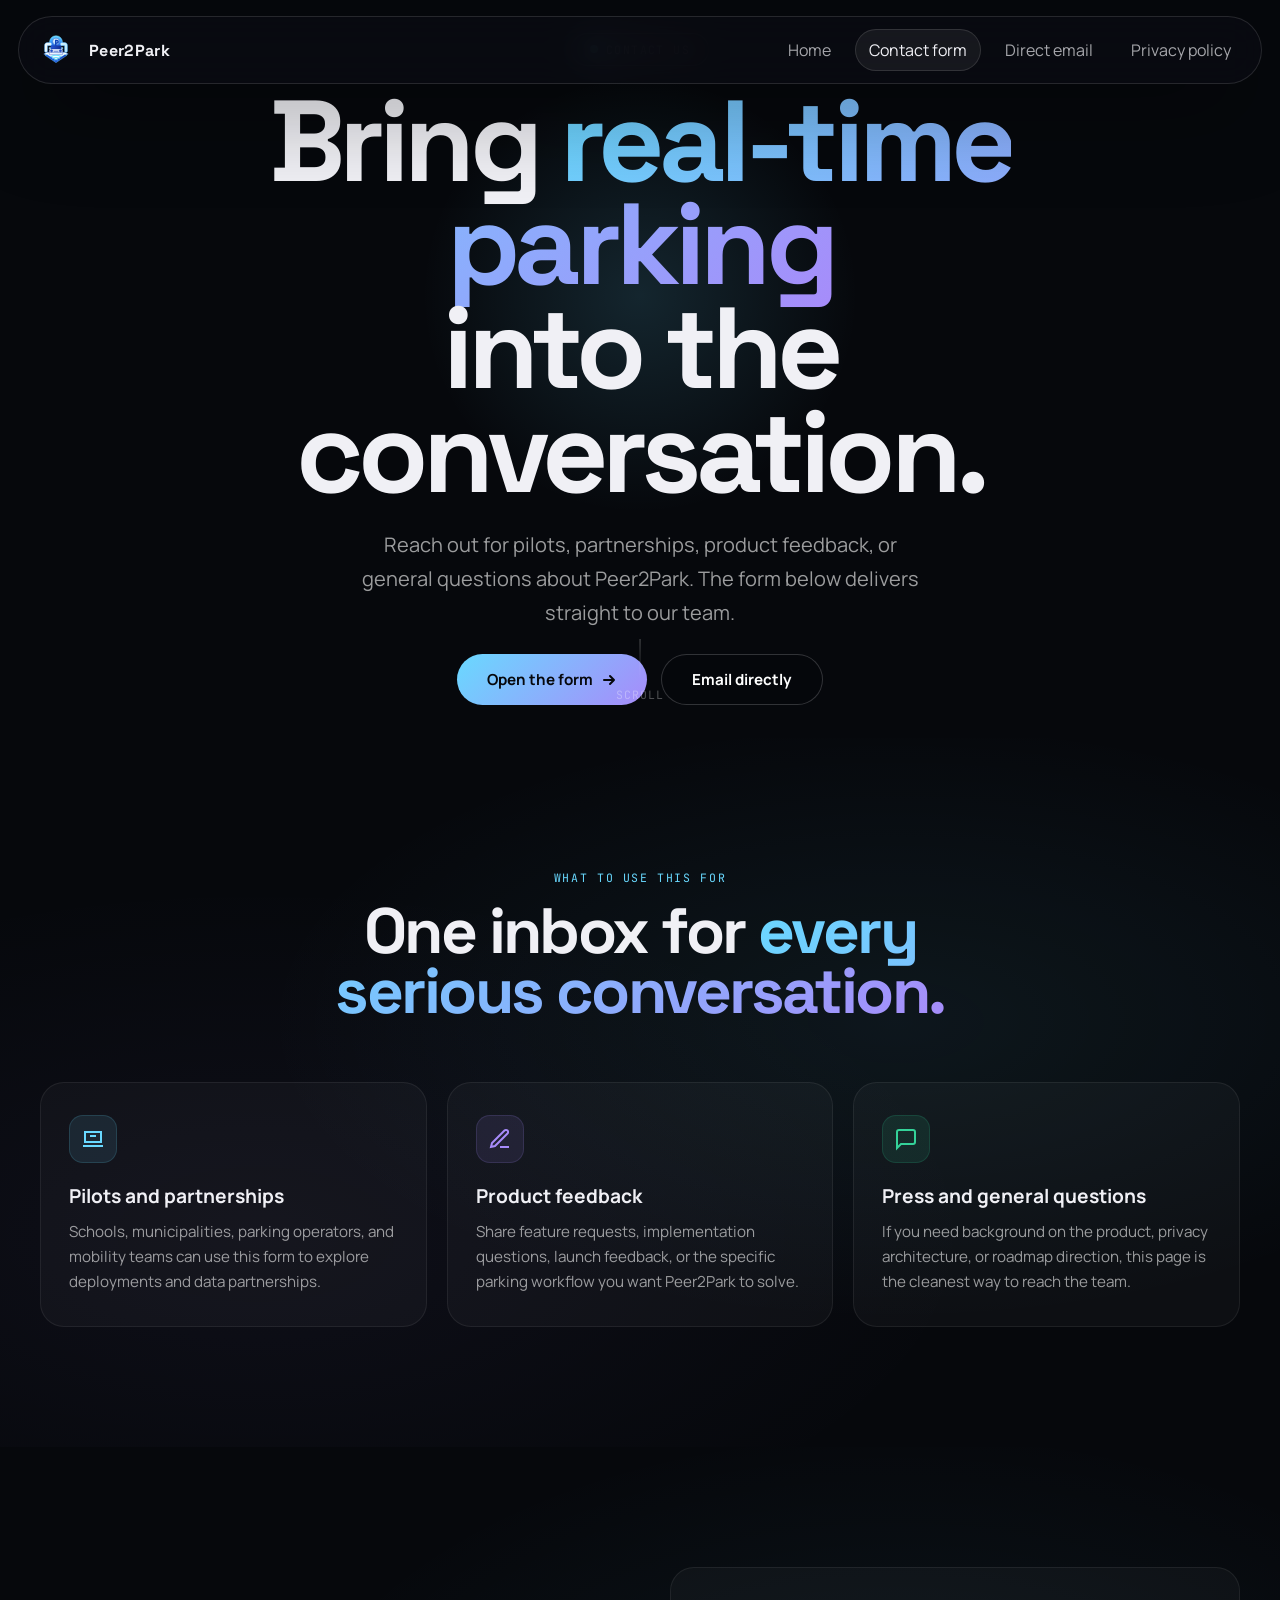
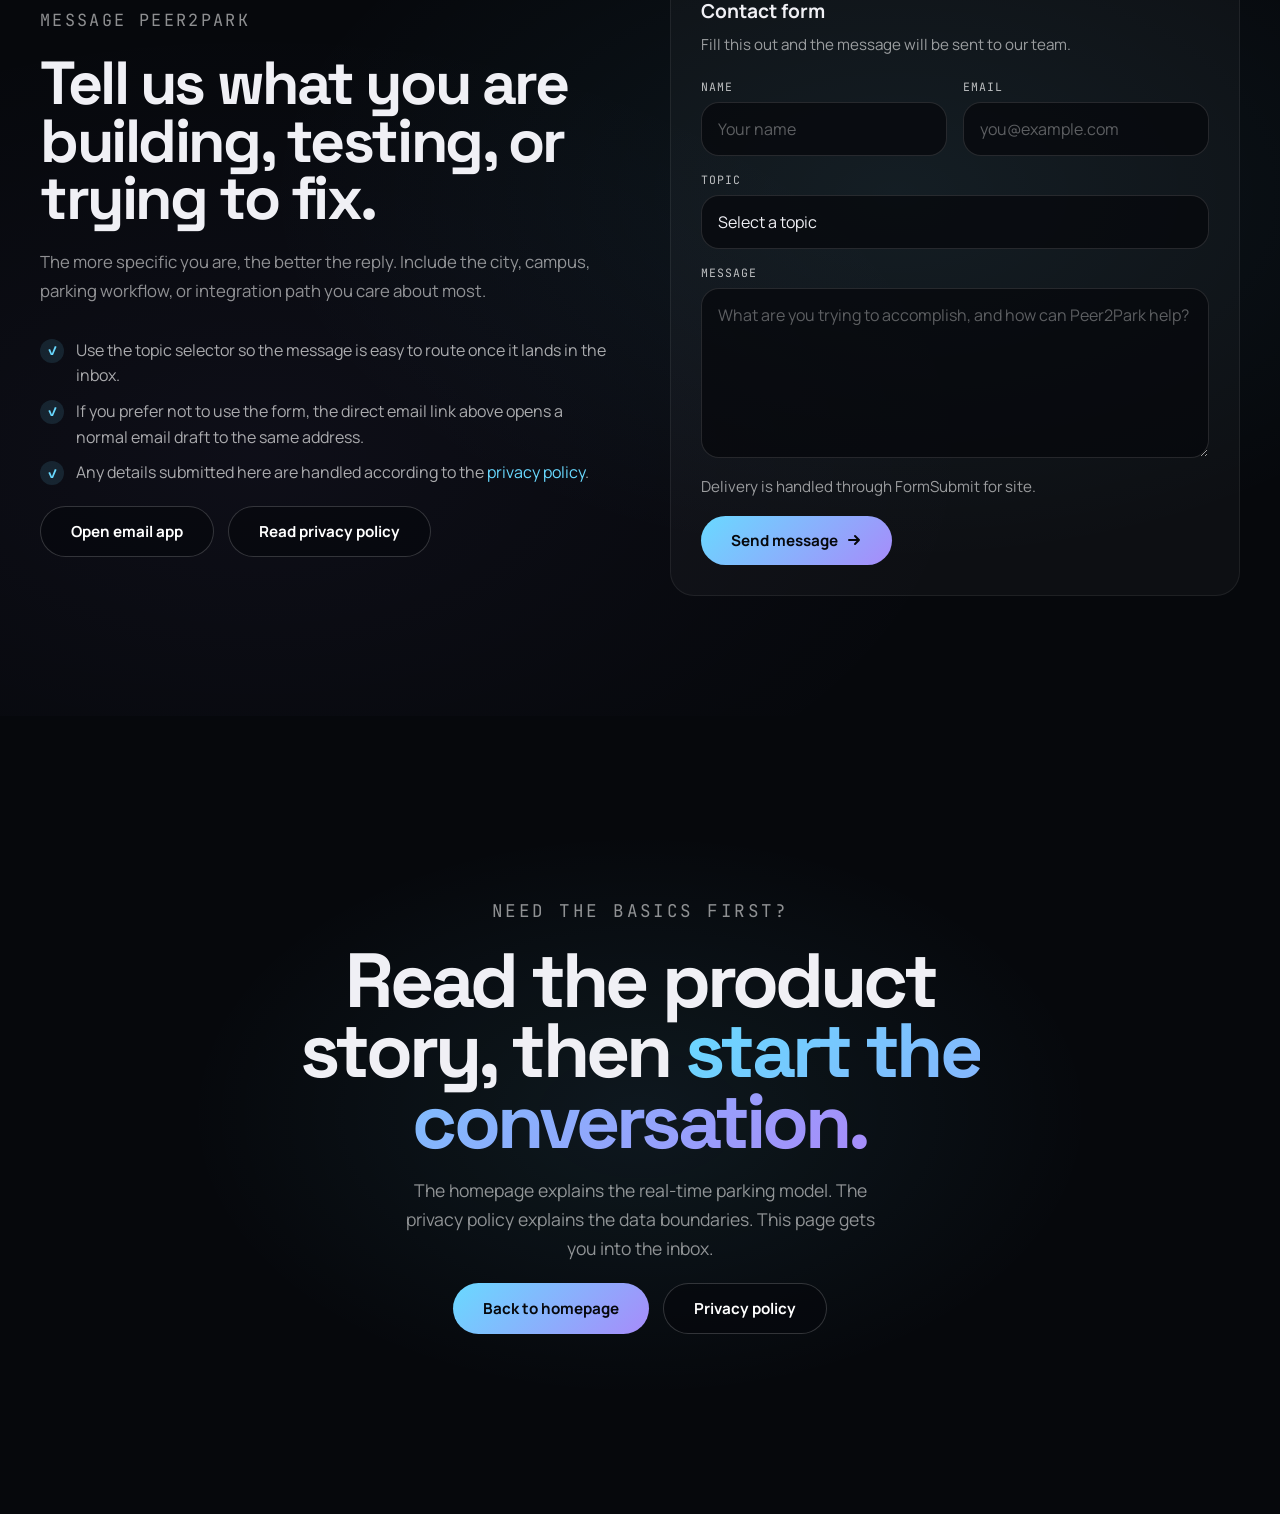
==== commit 03de1bec: "fixed doxxing" ====
--- a/contact-us/index.html
+++ b/contact-us/index.html
@@ -40,7 +40,7 @@
                     </h1>
                     <p class="od-hero-sub od-reveal od-reveal-delay-2">
                         Reach out for pilots, partnerships, product feedback, or general questions about
-                        Peer2Park. The form below delivers straight to <strong id="direct-email">ryken15@icloud.com</strong>.
+                        Peer2Park. The form below delivers straight to our team.
                     </p>
                     <div class="od-hero-ctas od-reveal od-reveal-delay-3">
                         <a class="od-btn od-btn-primary" href="#contact-form">
@@ -56,15 +56,6 @@
                     scroll
                 </div>
             </section>
-
-            <div class="od-stats-float od-reveal">
-                <div class="od-stats-row">
-                    <div class="od-stat"><strong>48h</strong><span>Response target</span></div>
-                    <div class="od-stat"><strong>1</strong><span>Inbox destination</span></div>
-                    <div class="od-stat"><strong>Pilots</strong><span>Campus and city fit</span></div>
-                    <div class="od-stat"><strong>Direct</strong><span>No support portal</span></div>
-                </div>
-            </div>
 
             <section class="od-solution">
                 <div class="od-solution-bg"></div>
@@ -120,11 +111,11 @@
 
                         <div class="od-form-shell od-reveal od-reveal-delay-1">
                             <div class="od-status" data-form-status hidden>
-                                Your message was submitted. If this is the first FormSubmit delivery to this inbox, FormSubmit may send a one-time activation email before forwarding future submissions.
+                                Your message was submitted. Thank you for reaching out!
                             </div>
 
                             <h3>Contact form</h3>
-                            <p>Fill this out and the message will be posted to <strong>ryken15@icloud.com</strong>.</p>
+                            <p>Fill this out and the message will be sent to our team.</p>
 
                             <form data-contact-form method="POST" action="https://formsubmit.co/ryken15@icloud.com">
                                 <input type="hidden" name="_subject" value="Peer2Park contact form submission">
@@ -162,7 +153,7 @@
 
                                     <div class="od-form-meta">
                                         <p class="od-form-note">
-                                            Delivery is handled through FormSubmit for this static site. The first submission to a new inbox can trigger a one-time confirmation email from FormSubmit before delivery is fully activated.
+                                            Delivery is handled through FormSubmit for site. 
                                         </p>
                                         <button class="od-btn od-btn-primary" type="submit">
                                             Send message
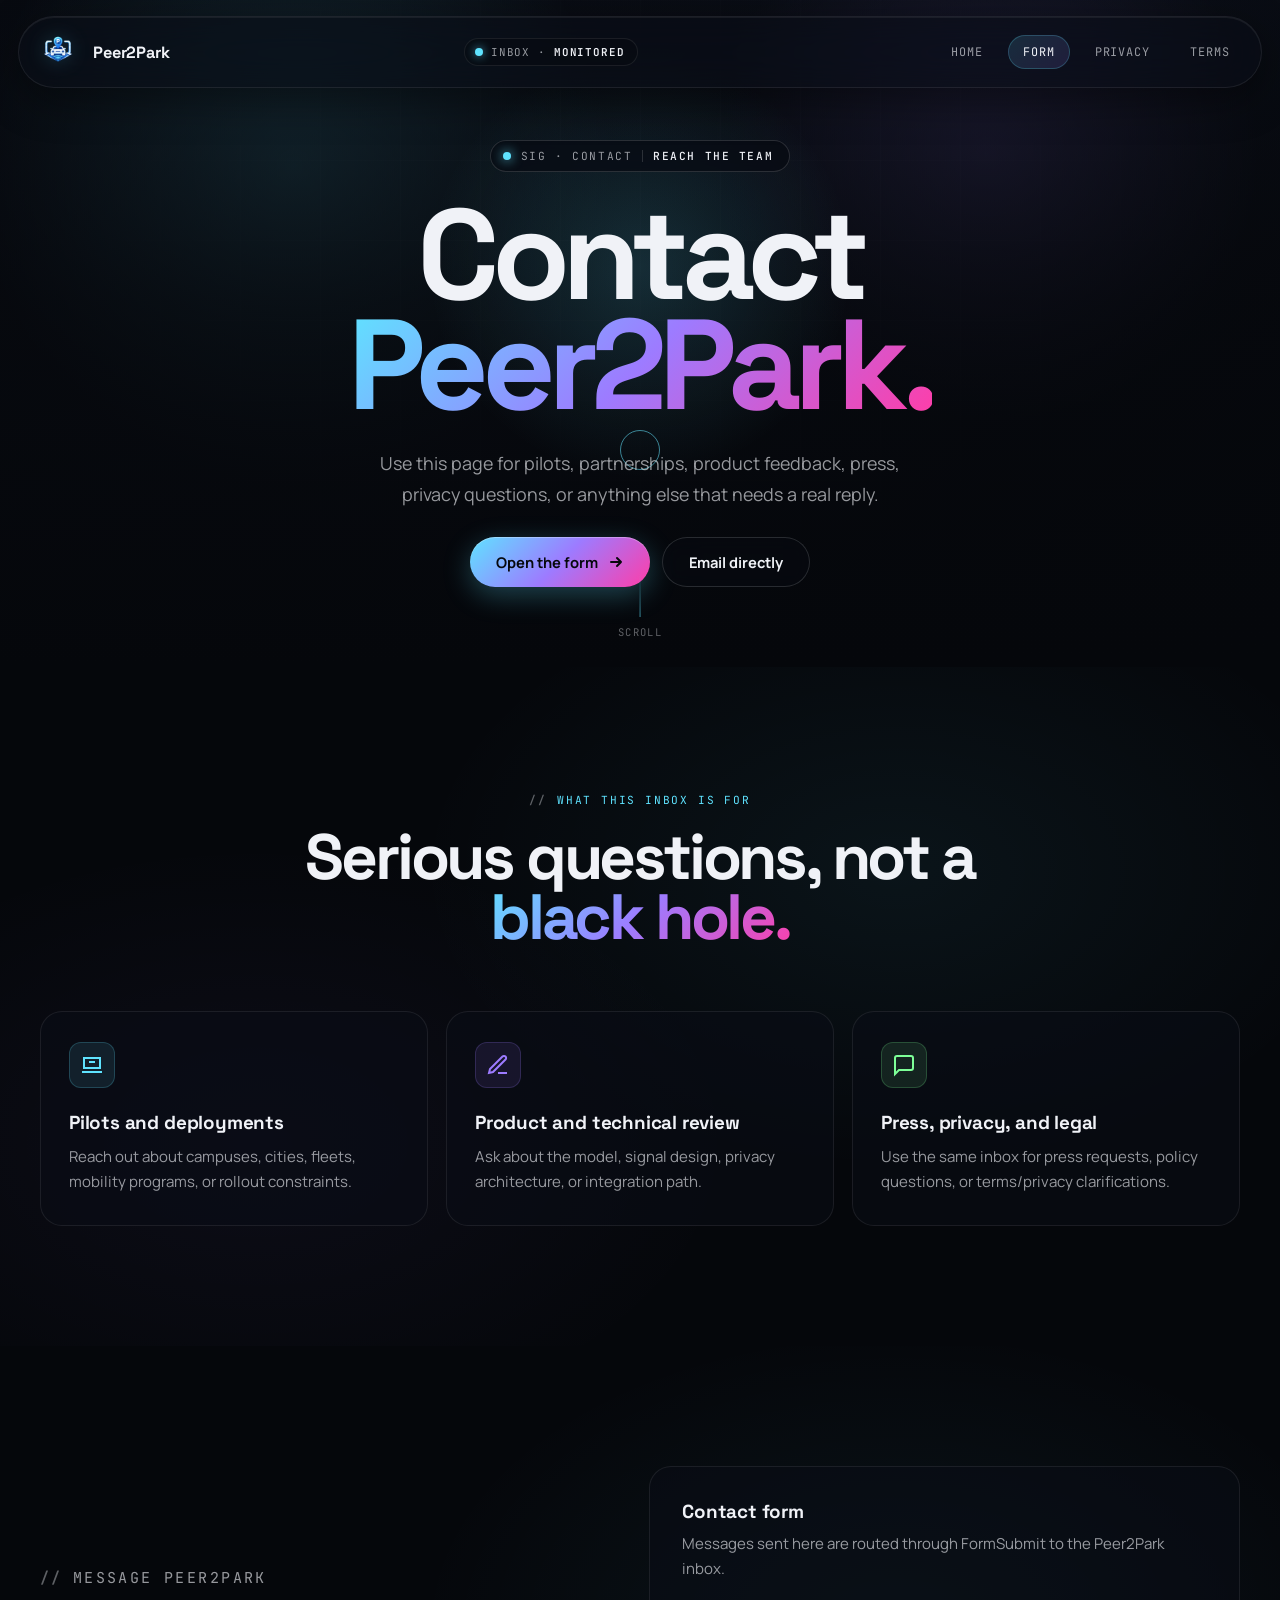
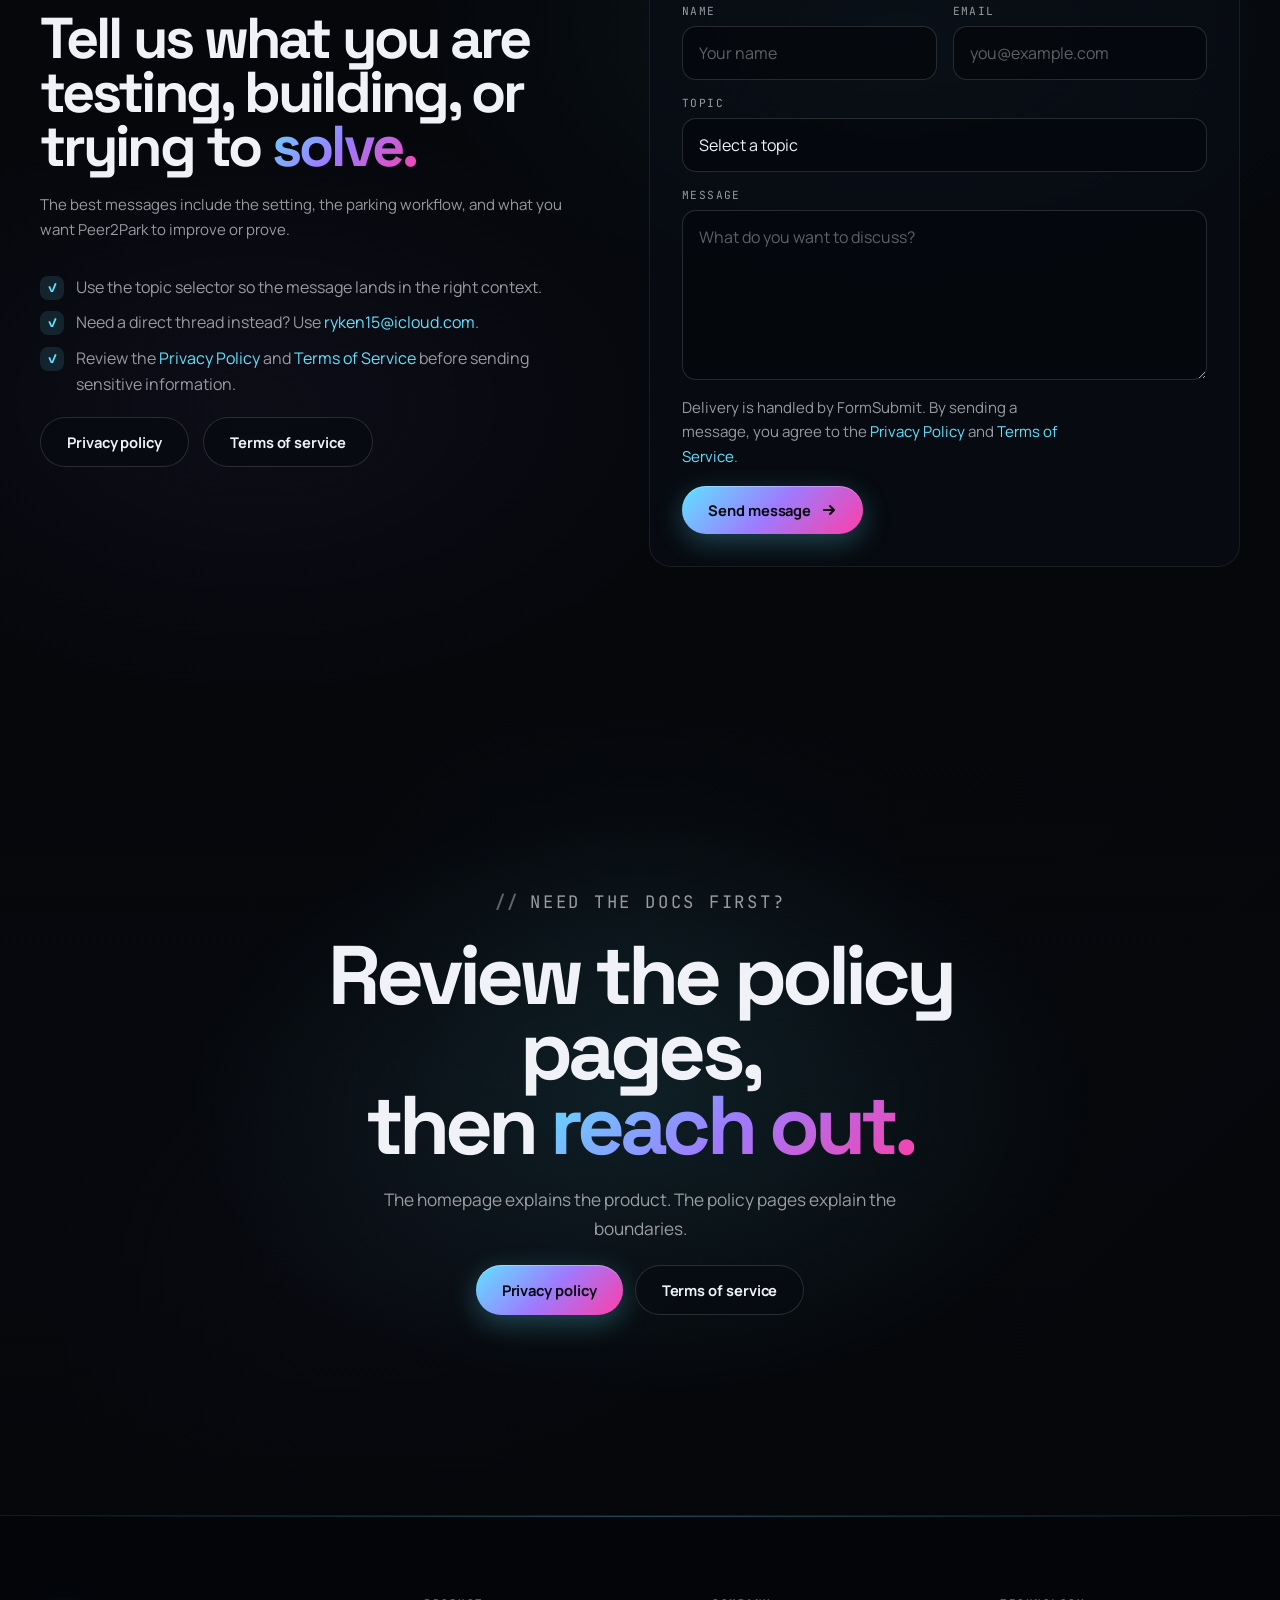
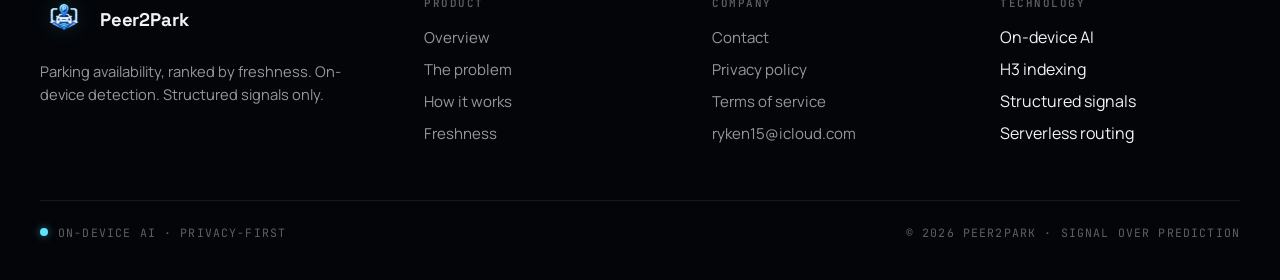
==== commit 3e5a034b: "updates" ====
--- a/contact-us/index.html
+++ b/contact-us/index.html
@@ -3,24 +3,43 @@
 <head>
     <meta charset="utf-8">
     <meta name="viewport" content="width=device-width, initial-scale=1">
-    <title>Contact Us — Peer2Park</title>
+    <title>Contact — Peer2Park</title>
+    <meta name="description" content="Contact the Peer2Park team about pilots, partnerships, product feedback, privacy, or legal questions.">
+    <meta name="theme-color" content="#05070b">
+    <link rel="canonical" href="https://peer2park.net/contact-us/">
+    <link rel="icon" type="image/png" href="/static/media/peer2park-logo.png">
+    <link rel="apple-touch-icon" href="/static/media/peer2park-logo.png">
+    <meta property="og:type" content="website">
+    <meta property="og:site_name" content="Peer2Park">
+    <meta property="og:title" content="Contact — Peer2Park">
+    <meta property="og:description" content="Reach the Peer2Park team about pilots, partnerships, product feedback, privacy, or legal questions.">
+    <meta property="og:url" content="https://peer2park.net/contact-us/">
+    <meta property="og:image" content="https://peer2park.net/static/media/peer2park-logo.png">
+    <meta name="twitter:card" content="summary_large_image">
+    <meta name="twitter:title" content="Contact — Peer2Park">
+    <meta name="twitter:description" content="Reach the Peer2Park team about pilots, partnerships, product feedback, or legal questions.">
+    <meta name="twitter:image" content="https://peer2park.net/static/media/peer2park-logo.png">
     <link rel="preconnect" href="https://fonts.googleapis.com">
     <link rel="preconnect" href="https://fonts.gstatic.com" crossorigin>
-    <link href="https://fonts.googleapis.com/css2?family=Archivo:wght@400;500;700;800;900&family=Bebas+Neue&family=Cormorant+Garamond:wght@400;600;700&family=DM+Serif+Display:ital@0;1&family=IBM+Plex+Mono:wght@400;500;600&family=IBM+Plex+Sans:wght@400;500;600;700&family=JetBrains+Mono:wght@400;700&family=Manrope:wght@400;500;600;700;800&family=Newsreader:opsz,wght@6..72,400;6..72,600&family=Sora:wght@400;600;700;800&family=Space+Grotesk:wght@400;500;700&display=swap" rel="stylesheet">
+    <link href="https://fonts.googleapis.com/css2?family=Archivo:wght@400;500;700;800;900&family=Bebas+Neue&family=Cormorant+Garamond:wght@400;600;700&family=DM+Serif+Display:ital@0;1&family=IBM+Plex+Mono:wght@400;500;600&family=IBM+Plex+Sans:wght@400;500;600;700&family=JetBrains+Mono:wght@400;500;700&family=Manrope:wght@400;500;600;700;800&family=Newsreader:opsz,wght@6..72,400;6..72,600&family=Sora:wght@400;600;700;800&family=Space+Grotesk:wght@400;500;700&display=swap" rel="stylesheet">
     <link rel="stylesheet" href="/static/css/base.css">
     <link rel="stylesheet" href="/static/css/immersive.css">
 </head>
 <body class="afterglow-stage peer-home">
     <header class="shell-bar shell-bar-home">
         <a class="shell-home" href="/">
-            <img class="shell-logo" src="/static/media/peer2park-mark.svg" alt="Peer2Park logo">
+            <img class="shell-logo" src="/static/media/peer2park-logo.png" alt="Peer2Park logo">
             <span>Peer2Park</span>
         </a>
+        <div class="shell-status" aria-live="polite">
+            <span class="od-pulse"></span>
+            <span>Inbox · <strong>monitored</strong></span>
+        </div>
         <nav class="shell-nav" aria-label="Page">
             <a class="shell-link" href="/">Home</a>
-            <a class="shell-link shell-link-strong" href="#contact-form">Contact form</a>
-            <a class="shell-link" href="#direct-email">Direct email</a>
-            <a class="shell-link" href="/privacy-policy/">Privacy policy</a>
+            <a class="shell-link shell-link-strong" href="#contact-form">Form</a>
+            <a class="shell-link" href="/privacy-policy/">Privacy</a>
+            <a class="shell-link" href="/terms-of-service/">Terms</a>
         </nav>
     </header>
 
@@ -28,24 +47,27 @@
         <section class="od-page">
             <section class="od-hero od-static-hero">
                 <div class="od-static-bg od-static-bg-contact" aria-hidden="true"></div>
+                <div class="od-hero-grid-overlay" aria-hidden="true"></div>
                 <div class="od-static-scrim" aria-hidden="true"></div>
 
                 <div class="od-hero-content">
                     <div class="od-hero-tag od-reveal">
                         <span class="od-pulse"></span>
-                        Contact us
+                        <span>SIG · CONTACT</span>
+                        <span class="od-divider"></span>
+                        <em>Reach the team</em>
                     </div>
                     <h1 class="od-reveal od-reveal-delay-1">
-                        Bring <em>real-time parking</em><br>into the conversation.
+                        Contact <em>Peer2Park.</em>
                     </h1>
                     <p class="od-hero-sub od-reveal od-reveal-delay-2">
-                        Reach out for pilots, partnerships, product feedback, or general questions about
-                        Peer2Park. The form below delivers straight to our team.
+                        Use this page for pilots, partnerships, product feedback, press, privacy questions,
+                        or anything else that needs a real reply.
                     </p>
                     <div class="od-hero-ctas od-reveal od-reveal-delay-3">
                         <a class="od-btn od-btn-primary" href="#contact-form">
                             Open the form
-                            <svg width="16" height="16" viewBox="0 0 16 16" fill="none"><path d="M3 8h10M9 4l4 4-4 4" stroke="currentColor" stroke-width="2" stroke-linecap="round" stroke-linejoin="round"/></svg>
+                            <svg width="16" height="16" viewBox="0 0 16 16" fill="none" aria-hidden="true"><path d="M3 8h10M9 4l4 4-4 4" stroke="currentColor" stroke-width="2" stroke-linecap="round" stroke-linejoin="round"/></svg>
                         </a>
                         <a class="od-btn od-btn-ghost" href="mailto:ryken15@icloud.com">Email directly</a>
                     </div>
@@ -61,30 +83,30 @@
                 <div class="od-solution-bg"></div>
                 <div class="od-solution-inner">
                     <div class="od-solution-header od-reveal">
-                        <p class="od-eyebrow">What to use this for</p>
-                        <h2>One inbox for <em>every serious conversation.</em></h2>
+                        <p class="od-eyebrow">What this inbox is for</p>
+                        <h2>Serious questions, not a <em>black hole.</em></h2>
                     </div>
                     <div class="od-cards">
                         <article class="od-card od-reveal od-reveal-delay-1">
                             <div class="od-card-icon od-card-icon-blue">
-                                <svg width="24" height="24" viewBox="0 0 24 24" fill="none" stroke="#69d9ff" stroke-width="2"><path d="M4 5h16v10H4z"/><path d="M22 19H2"/><path d="M9 9h6"/></svg>
-                            </div>
-                            <h3>Pilots and partnerships</h3>
-                            <p>Schools, municipalities, parking operators, and mobility teams can use this form to explore deployments and data partnerships.</p>
+                                <svg width="24" height="24" viewBox="0 0 24 24" fill="none" stroke="#5fe3ff" stroke-width="2" aria-hidden="true"><path d="M4 5h16v10H4z"/><path d="M22 19H2"/><path d="M9 9h6"/></svg>
+                            </div>
+                            <h3>Pilots and deployments</h3>
+                            <p>Reach out about campuses, cities, fleets, mobility programs, or rollout constraints.</p>
                         </article>
                         <article class="od-card od-reveal od-reveal-delay-2">
                             <div class="od-card-icon od-card-icon-purple">
-                                <svg width="24" height="24" viewBox="0 0 24 24" fill="none" stroke="#a78bfa" stroke-width="2"><path d="M12 20h9"/><path d="M16.5 3.5a2.1 2.1 0 1 1 3 3L7 19l-4 1 1-4z"/></svg>
-                            </div>
-                            <h3>Product feedback</h3>
-                            <p>Share feature requests, implementation questions, launch feedback, or the specific parking workflow you want Peer2Park to solve.</p>
+                                <svg width="24" height="24" viewBox="0 0 24 24" fill="none" stroke="#9d7bff" stroke-width="2" aria-hidden="true"><path d="M12 20h9"/><path d="M16.5 3.5a2.1 2.1 0 1 1 3 3L7 19l-4 1 1-4z"/></svg>
+                            </div>
+                            <h3>Product and technical review</h3>
+                            <p>Ask about the model, signal design, privacy architecture, or integration path.</p>
                         </article>
                         <article class="od-card od-reveal od-reveal-delay-3">
                             <div class="od-card-icon od-card-icon-green">
-                                <svg width="24" height="24" viewBox="0 0 24 24" fill="none" stroke="#34d399" stroke-width="2"><path d="M21 15a2 2 0 0 1-2 2H7l-4 4V5a2 2 0 0 1 2-2h14a2 2 0 0 1 2 2z"/></svg>
-                            </div>
-                            <h3>Press and general questions</h3>
-                            <p>If you need background on the product, privacy architecture, or roadmap direction, this page is the cleanest way to reach the team.</p>
+                                <svg width="24" height="24" viewBox="0 0 24 24" fill="none" stroke="#7dff97" stroke-width="2" aria-hidden="true"><path d="M21 15a2 2 0 0 1-2 2H7l-4 4V5a2 2 0 0 1 2-2h14a2 2 0 0 1 2 2z"/></svg>
+                            </div>
+                            <h3>Press, privacy, and legal</h3>
+                            <p>Use the same inbox for press requests, policy questions, or terms/privacy clarifications.</p>
                         </article>
                     </div>
                 </div>
@@ -96,26 +118,26 @@
                     <div class="od-contact-layout">
                         <div class="od-contact-copy od-reveal">
                             <p class="od-eyebrow">Message Peer2Park</p>
-                            <h2>Tell us what you are building, testing, or trying to fix.</h2>
-                            <p>The more specific you are, the better the reply. Include the city, campus, parking workflow, or integration path you care about most.</p>
+                            <h2>Tell us what you are testing, building, or trying to <em>solve.</em></h2>
+                            <p>The best messages include the setting, the parking workflow, and what you want Peer2Park to improve or prove.</p>
                             <ul class="od-form-list">
-                                <li><span class="od-check">&#x2713;</span><span>Use the topic selector so the message is easy to route once it lands in the inbox.</span></li>
-                                <li><span class="od-check">&#x2713;</span><span>If you prefer not to use the form, the direct email link above opens a normal email draft to the same address.</span></li>
-                                <li><span class="od-check">&#x2713;</span><span>Any details submitted here are handled according to the <a href="/privacy-policy/">privacy policy</a>.</span></li>
+                                <li><span class="od-check">&#x2713;</span><span>Use the topic selector so the message lands in the right context.</span></li>
+                                <li><span class="od-check">&#x2713;</span><span>Need a direct thread instead? Use <a href="mailto:ryken15@icloud.com">ryken15@icloud.com</a>.</span></li>
+                                <li><span class="od-check">&#x2713;</span><span>Review the <a href="/privacy-policy/">Privacy Policy</a> and <a href="/terms-of-service/">Terms of Service</a> before sending sensitive information.</span></li>
                             </ul>
                             <div class="od-contact-actions">
-                                <a class="od-btn od-btn-ghost" href="mailto:ryken15@icloud.com">Open email app</a>
-                                <a class="od-btn od-btn-ghost" href="/privacy-policy/">Read privacy policy</a>
+                                <a class="od-btn od-btn-ghost" href="/privacy-policy/">Privacy policy</a>
+                                <a class="od-btn od-btn-ghost" href="/terms-of-service/">Terms of service</a>
                             </div>
                         </div>
 
                         <div class="od-form-shell od-reveal od-reveal-delay-1">
                             <div class="od-status" data-form-status hidden>
-                                Your message was submitted. Thank you for reaching out!
+                                Your message was submitted. Thank you for reaching out.
                             </div>
 
                             <h3>Contact form</h3>
-                            <p>Fill this out and the message will be sent to our team.</p>
+                            <p>Messages sent here are routed through FormSubmit to the Peer2Park inbox.</p>
 
                             <form data-contact-form method="POST" action="https://formsubmit.co/ryken15@icloud.com">
                                 <input type="hidden" name="_subject" value="Peer2Park contact form submission">
@@ -139,25 +161,25 @@
                                         <label for="contact-topic">Topic</label>
                                         <select class="od-select" id="contact-topic" name="topic" required>
                                             <option value="">Select a topic</option>
-                                            <option value="Pilot or partnership">Pilot or partnership</option>
+                                            <option value="Pilot or deployment">Pilot or deployment</option>
                                             <option value="Product feedback">Product feedback</option>
-                                            <option value="Press or media">Press or media</option>
-                                            <option value="General question">General question</option>
+                                            <option value="Privacy or legal">Privacy or legal</option>
+                                            <option value="Press or general question">Press or general question</option>
                                         </select>
                                     </div>
 
                                     <div class="od-field">
                                         <label for="contact-message">Message</label>
-                                        <textarea class="od-textarea" id="contact-message" name="message" placeholder="What are you trying to accomplish, and how can Peer2Park help?" required></textarea>
+                                        <textarea class="od-textarea" id="contact-message" name="message" placeholder="What do you want to discuss?" required></textarea>
                                     </div>
 
                                     <div class="od-form-meta">
                                         <p class="od-form-note">
-                                            Delivery is handled through FormSubmit for site. 
+                                            Delivery is handled by FormSubmit. By sending a message, you agree to the <a href="/privacy-policy/">Privacy Policy</a> and <a href="/terms-of-service/">Terms of Service</a>.
                                         </p>
                                         <button class="od-btn od-btn-primary" type="submit">
                                             Send message
-                                            <svg width="16" height="16" viewBox="0 0 16 16" fill="none"><path d="M3 8h10M9 4l4 4-4 4" stroke="currentColor" stroke-width="2" stroke-linecap="round" stroke-linejoin="round"/></svg>
+                                            <svg width="16" height="16" viewBox="0 0 16 16" fill="none" aria-hidden="true"><path d="M3 8h10M9 4l4 4-4 4" stroke="currentColor" stroke-width="2" stroke-linecap="round" stroke-linejoin="round"/></svg>
                                         </button>
                                     </div>
                                 </div>
@@ -172,16 +194,62 @@
                 <div class="od-section-scrim od-cta-scrim"></div>
                 <div class="od-section-inner">
                     <div class="od-cta-content od-reveal">
-                        <p class="od-eyebrow">Need the basics first?</p>
-                        <h2>Read the product story, then <em>start the conversation.</em></h2>
-                        <p>The homepage explains the real-time parking model. The privacy policy explains the data boundaries. This page gets you into the inbox.</p>
+                        <p class="od-eyebrow">Need the docs first?</p>
+                        <h2>Review the policy pages,<br>then <em>reach out.</em></h2>
+                        <p>The homepage explains the product. The policy pages explain the boundaries.</p>
                         <div class="od-hero-ctas">
-                            <a class="od-btn od-btn-primary" href="/">Back to homepage</a>
-                            <a class="od-btn od-btn-ghost" href="/privacy-policy/">Privacy policy</a>
+                            <a class="od-btn od-btn-primary" href="/privacy-policy/">Privacy policy</a>
+                            <a class="od-btn od-btn-ghost" href="/terms-of-service/">Terms of service</a>
                         </div>
                     </div>
                 </div>
             </section>
+
+            <footer class="od-footer">
+                <div class="od-footer-inner">
+                    <div class="od-footer-brand">
+                        <a class="od-footer-mark" href="/">
+                            <img src="/static/media/peer2park-logo.png" alt="Peer2Park logo">
+                            <span>Peer2Park</span>
+                        </a>
+                        <p>Parking availability, ranked by freshness. On-device detection. Structured signals only.</p>
+                    </div>
+                    <div class="od-footer-col">
+                        <h4>Product</h4>
+                        <ul>
+                            <li><a href="/#live-signal">Overview</a></li>
+                            <li><a href="/#problem-solution">The problem</a></li>
+                            <li><a href="/#how">How it works</a></li>
+                            <li><a href="/#freshness">Freshness</a></li>
+                        </ul>
+                    </div>
+                    <div class="od-footer-col">
+                        <h4>Company</h4>
+                        <ul>
+                            <li><a href="/contact-us/">Contact</a></li>
+                            <li><a href="/privacy-policy/">Privacy policy</a></li>
+                            <li><a href="/terms-of-service/">Terms of service</a></li>
+                            <li><a href="mailto:ryken15@icloud.com">ryken15@icloud.com</a></li>
+                        </ul>
+                    </div>
+                    <div class="od-footer-col">
+                        <h4>Technology</h4>
+                        <ul>
+                            <li>On-device AI</li>
+                            <li>H3 indexing</li>
+                            <li>Structured signals</li>
+                            <li>Serverless routing</li>
+                        </ul>
+                    </div>
+                </div>
+                <div class="od-footer-base">
+                    <div class="od-footer-status">
+                        <span class="od-pulse"></span>
+                        <span>On-device AI · privacy-first</span>
+                    </div>
+                    <span>© 2026 Peer2Park · signal over prediction</span>
+                </div>
+            </footer>
         </section>
     </main>
 
--- a/static/css/immersive.css
+++ b/static/css/immersive.css
@@ -1,3 +1,64 @@
+/* =========================================================
+   Peer2Park — Signal Mesh design system
+   ========================================================= */
+
+:root {
+    --ink: #f0f2f7;
+    --ink-dim: rgba(240, 242, 247, 0.62);
+    --ink-faint: rgba(240, 242, 247, 0.38);
+    --bg: #05070b;
+    --bg-2: #0a0d14;
+    --bg-elev: rgba(255, 255, 255, 0.04);
+    --hair: rgba(255, 255, 255, 0.08);
+    --hair-strong: rgba(255, 255, 255, 0.14);
+
+    --cyan: #5fe3ff;
+    --cyan-deep: #2bb8ff;
+    --violet: #9d7bff;
+    --magenta: #ff3da8;
+    --lime: #7dff97;
+    --amber: #ffb547;
+    --red: #ff5470;
+
+    --grad-signal: linear-gradient(135deg, #5fe3ff 0%, #9d7bff 50%, #ff3da8 100%);
+    --grad-fresh:  linear-gradient(135deg, #7dff97 0%, #5fe3ff 100%);
+    --grad-heat:   linear-gradient(135deg, #ffb547 0%, #ff3da8 60%, #9d7bff 100%);
+
+    --radius-sm: 12px;
+    --radius-md: 18px;
+    --radius-lg: 24px;
+    --radius-xl: 32px;
+
+    --easing: cubic-bezier(0.22, 1, 0.36, 1);
+    --easing-spring: cubic-bezier(0.34, 1.56, 0.64, 1);
+}
+
+/* Override base.css tokens to the new system */
+body.afterglow-stage {
+    --page-bg: var(--bg);
+    --page-text: var(--ink);
+    --muted: var(--ink-dim);
+    --surface: var(--bg-elev);
+    --line: var(--hair);
+    --shell-bg: rgba(10, 14, 22, 0.72);
+    background:
+        radial-gradient(ellipse 1200px 800px at 80% -10%, rgba(157, 123, 255, 0.08), transparent 60%),
+        radial-gradient(ellipse 1000px 700px at -10% 30%, rgba(95, 227, 255, 0.06), transparent 60%),
+        var(--bg);
+    color: var(--ink);
+    -webkit-font-smoothing: antialiased;
+    overflow-x: hidden;
+}
+
+::selection {
+    background: rgba(95, 227, 255, 0.3);
+    color: #fff;
+}
+
+/* =========================================================
+   Full-bleed page
+   ========================================================= */
+
 .page-root > .od-page {
     width: 100vw !important;
     max-width: none !important;
@@ -11,10 +72,109 @@
     overflow-x: hidden;
 }
 
+.od-page {
+    display: grid;
+    gap: 0;
+    background: transparent;
+    color: var(--ink);
+    position: relative;
+}
+
+/* =========================================================
+   Shell bar / navigation upgrade
+   ========================================================= */
+
+.shell-bar {
+    border-color: var(--hair);
+    background: rgba(10, 14, 22, 0.6);
+    backdrop-filter: blur(22px) saturate(140%);
+    -webkit-backdrop-filter: blur(22px) saturate(140%);
+    box-shadow: 0 12px 40px rgba(0, 0, 0, 0.4), inset 0 1px 0 rgba(255, 255, 255, 0.06);
+    transition: background 300ms var(--easing), border-color 300ms var(--easing);
+}
+
+.shell-bar.is-scrolled {
+    background: rgba(8, 11, 18, 0.86);
+    border-color: var(--hair-strong);
+}
+
+.shell-home {
+    font-family: var(--font-display);
+    font-weight: 800;
+    letter-spacing: -0.01em;
+    font-size: 1.02rem;
+    position: relative;
+}
+
+.shell-home::after {
+    content: none;
+}
+
+.shell-logo {
+    width: 46px;
+    height: 46px;
+    object-fit: contain;
+    filter: drop-shadow(0 0 10px rgba(95, 227, 255, 0.22));
+}
+
+.shell-link {
+    font-family: var(--font-mono);
+    font-size: 0.74rem;
+    letter-spacing: 0.08em;
+    text-transform: uppercase;
+    padding: 8px 14px;
+    border-radius: 999px;
+    color: var(--ink-dim);
+    transition: color 180ms var(--easing), background 180ms var(--easing), border-color 180ms var(--easing);
+    position: relative;
+}
+
+.shell-link:hover {
+    color: var(--ink);
+    background: var(--bg-elev);
+    border-color: var(--hair);
+}
+
+.shell-link-strong {
+    color: var(--ink);
+    background: linear-gradient(135deg, rgba(95, 227, 255, 0.14), rgba(157, 123, 255, 0.14));
+    border-color: rgba(95, 227, 255, 0.22);
+}
+
+.shell-status {
+    display: inline-flex;
+    align-items: center;
+    gap: 8px;
+    padding: 6px 12px 6px 10px;
+    margin-right: 4px;
+    border: 1px solid var(--hair);
+    border-radius: 999px;
+    background: rgba(8, 11, 18, 0.6);
+    font-family: var(--font-mono);
+    font-size: 0.68rem;
+    letter-spacing: 0.08em;
+    text-transform: uppercase;
+    color: var(--ink-dim);
+}
+
+.shell-status .od-pulse {
+    background: var(--cyan);
+    box-shadow: 0 0 10px rgba(95, 227, 255, 0.72);
+}
+
+.shell-status strong {
+    color: var(--ink);
+    font-weight: 600;
+}
+
+/* =========================================================
+   Reveal animation
+   ========================================================= */
+
 .od-reveal {
     opacity: 0;
-    transform: translateY(32px);
-    transition: opacity 0.7s cubic-bezier(0.16, 1, 0.3, 1), transform 0.7s cubic-bezier(0.16, 1, 0.3, 1);
+    transform: translateY(28px);
+    transition: opacity 800ms var(--easing), transform 800ms var(--easing);
 }
 
 .od-reveal.is-visible {
@@ -22,17 +182,65 @@
     transform: translateY(0);
 }
 
-.od-reveal-delay-1 { transition-delay: 0.1s; }
-.od-reveal-delay-2 { transition-delay: 0.2s; }
-.od-reveal-delay-3 { transition-delay: 0.3s; }
-.od-reveal-delay-4 { transition-delay: 0.4s; }
-
-.od-page {
-    display: grid;
-    gap: 0;
-    background: #06080c;
-    color: #f0f0f5;
-}
+.od-reveal-delay-1 { transition-delay: 0.08s; }
+.od-reveal-delay-2 { transition-delay: 0.16s; }
+.od-reveal-delay-3 { transition-delay: 0.24s; }
+.od-reveal-delay-4 { transition-delay: 0.32s; }
+.od-reveal-delay-5 { transition-delay: 0.4s; }
+.od-reveal-delay-6 { transition-delay: 0.48s; }
+
+/* =========================================================
+   Magnetic cursor
+   ========================================================= */
+
+.cursor-dot,
+.cursor-ring {
+    position: fixed;
+    top: 0;
+    left: 0;
+    pointer-events: none;
+    z-index: 9999;
+    transform: translate3d(-100px, -100px, 0);
+    mix-blend-mode: screen;
+    will-change: transform;
+}
+
+.cursor-dot {
+    width: 6px;
+    height: 6px;
+    margin: -3px 0 0 -3px;
+    border-radius: 50%;
+    background: var(--cyan);
+    box-shadow: 0 0 14px var(--cyan);
+    transition: opacity 200ms var(--easing);
+}
+
+.cursor-ring {
+    width: 40px;
+    height: 40px;
+    margin: -20px 0 0 -20px;
+    border-radius: 50%;
+    border: 1px solid rgba(95, 227, 255, 0.55);
+    transition: width 180ms var(--easing), height 180ms var(--easing),
+                margin 180ms var(--easing), border-color 180ms var(--easing),
+                opacity 200ms var(--easing);
+}
+
+.cursor-ring.is-active {
+    width: 68px;
+    height: 68px;
+    margin: -34px 0 0 -34px;
+    border-color: var(--magenta);
+    background: rgba(255, 61, 168, 0.08);
+}
+
+@media (hover: none), (max-width: 860px) {
+    .cursor-dot, .cursor-ring { display: none; }
+}
+
+/* =========================================================
+   HERO — Interactive hex mesh
+   ========================================================= */
 
 .od-hero {
     position: relative;
@@ -42,12 +250,24 @@
     justify-items: center;
     text-align: center;
     overflow: hidden;
-}
-
-.od-hero-video {
+    padding: 140px 24px 120px;
+}
+
+.od-hero-canvas {
     position: absolute;
     inset: 0;
     z-index: 0;
+    width: 100%;
+    height: 100%;
+    pointer-events: none;
+}
+
+.od-hero-video {
+    position: absolute;
+    inset: 0;
+    z-index: 0;
+    opacity: 0.18;
+    mix-blend-mode: screen;
 }
 
 .od-hero-video .video-panel {
@@ -56,7 +276,7 @@
     aspect-ratio: auto;
     width: 100%;
     height: 100%;
-    background: #06080c;
+    background: transparent;
 }
 
 .od-hero-video .video-panel-label { display: none; }
@@ -65,81 +285,153 @@
     width: 100%;
     height: 100%;
     object-fit: cover;
-    opacity: 0.35;
+    filter: blur(1px) saturate(1.2);
 }
 
 .od-hero-scrim {
     position: absolute;
     inset: 0;
     z-index: 1;
+    pointer-events: none;
     background:
-        radial-gradient(ellipse at 50% 60%, rgba(105, 217, 255, 0.07), transparent 60%),
-        linear-gradient(180deg, rgba(6, 8, 12, 0.3) 0%, transparent 30%, transparent 60%, #06080c 100%);
+        radial-gradient(ellipse at 50% 50%, transparent 30%, rgba(5, 7, 11, 0.6) 80%),
+        linear-gradient(180deg, rgba(5, 7, 11, 0.6) 0%, transparent 25%, transparent 60%, var(--bg) 100%);
+}
+
+.od-hero-grid-overlay {
+    position: absolute;
+    inset: 0;
+    z-index: 1;
     pointer-events: none;
+    background-image:
+        linear-gradient(rgba(255, 255, 255, 0.025) 1px, transparent 1px),
+        linear-gradient(90deg, rgba(255, 255, 255, 0.025) 1px, transparent 1px);
+    background-size: 80px 80px;
+    mask-image: radial-gradient(ellipse at 50% 40%, black 20%, transparent 70%);
+    -webkit-mask-image: radial-gradient(ellipse at 50% 40%, black 20%, transparent 70%);
 }
 
 .od-hero-content {
     position: relative;
     z-index: 2;
     display: grid;
-    gap: 24px;
+    gap: 28px;
     justify-items: center;
-    padding: 0 24px;
-    max-width: 900px;
+    max-width: 1100px;
 }
 
 .od-hero-tag {
     display: inline-flex;
     align-items: center;
-    gap: 8px;
-    padding: 8px 18px;
-    border: 1px solid rgba(255, 255, 255, 0.12);
+    gap: 10px;
+    padding: 8px 16px 8px 12px;
+    border: 1px solid var(--hair-strong);
     border-radius: 999px;
-    background: rgba(6, 8, 12, 0.7);
+    background: rgba(8, 11, 18, 0.72);
+    backdrop-filter: blur(10px);
     font-family: var(--font-mono);
-    font-size: 0.72rem;
-    letter-spacing: 0.12em;
+    font-size: 0.7rem;
+    letter-spacing: 0.14em;
     text-transform: uppercase;
-    color: rgba(255, 255, 255, 0.7);
+    color: var(--ink-dim);
+}
+
+.od-hero-tag em {
+    font-style: normal;
+    color: var(--ink);
+    font-weight: 500;
+}
+
+.od-hero-tag .od-divider {
+    width: 1px;
+    height: 12px;
+    background: var(--hair-strong);
 }
 
 .od-pulse {
     width: 8px;
     height: 8px;
     border-radius: 50%;
-    background: #69d9ff;
-    box-shadow: 0 0 12px #69d9ff;
-    animation: odPulse 2s ease-in-out infinite;
+    background: var(--cyan);
+    box-shadow: 0 0 12px var(--cyan);
+    animation: odPulse 1.6s ease-in-out infinite;
+    flex-shrink: 0;
 }
 
 .od-hero h1 {
     font-family: var(--font-display);
-    font-size: clamp(3.2rem, 9vw, 8rem);
-    line-height: 0.9;
-    letter-spacing: -0.05em;
+    font-size: clamp(3rem, 10vw, 9rem);
+    line-height: 0.86;
+    letter-spacing: -0.06em;
     font-weight: 800;
     margin: 0;
+    text-wrap: balance;
 }
 
 .od-hero h1 em {
     font-style: normal;
-    background: linear-gradient(135deg, #69d9ff 0%, #a78bfa 50%, #f472b6 100%);
+    background: var(--grad-signal);
     -webkit-background-clip: text;
     -webkit-text-fill-color: transparent;
     background-clip: text;
+    position: relative;
+    display: inline-block;
+}
+
+/* Word swap animation for hero */
+.od-word-swap {
+    display: inline-block;
+    position: relative;
+    vertical-align: baseline;
+}
+
+.od-word-swap-inner {
+    display: inline-block;
+    position: relative;
+}
+
+.od-word-swap span {
+    display: inline-block;
+    font-style: normal;
+    background: var(--grad-signal);
+    -webkit-background-clip: text;
+    -webkit-text-fill-color: transparent;
+    background-clip: text;
+    opacity: 0;
+    transform: translateY(0.12em);
+    transition: opacity 420ms var(--easing), transform 420ms var(--easing);
+    position: absolute;
+    left: 0;
+    top: 0;
+    white-space: nowrap;
+}
+
+.od-word-swap span:first-child {
+    position: relative;
+}
+
+.od-word-swap span.is-active {
+    opacity: 1;
+    transform: translateY(0);
+}
+
+.od-word-swap span.is-exit {
+    opacity: 0;
+    transform: translateY(-0.15em);
 }
 
 .od-hero-sub {
-    max-width: 48ch;
-    font-size: clamp(1rem, 1.6vw, 1.25rem);
+    max-width: 56ch;
+    font-size: clamp(1rem, 1.4vw, 1.2rem);
     line-height: 1.7;
-    color: rgba(255, 255, 255, 0.6);
+    color: var(--ink-dim);
     margin: 0;
+    text-wrap: balance;
 }
 
 .od-hero-ctas {
     display: flex;
-    gap: 14px;
+    gap: 12px;
     flex-wrap: wrap;
     justify-content: center;
 }
@@ -147,36 +439,45 @@
 .od-btn {
     display: inline-flex;
     align-items: center;
-    gap: 8px;
-    padding: 14px 30px;
+    gap: 10px;
+    padding: 14px 26px;
     border-radius: 999px;
+    font-family: var(--font-sans);
     font-weight: 700;
-    font-size: 0.95rem;
+    font-size: 0.92rem;
+    letter-spacing: -0.005em;
     text-decoration: none;
     cursor: pointer;
-    transition: transform 180ms ease, box-shadow 180ms ease, border-color 180ms ease, background 180ms ease;
+    transition: transform 220ms var(--easing), box-shadow 220ms var(--easing),
+                border-color 220ms var(--easing), background 220ms var(--easing);
+    position: relative;
+    white-space: nowrap;
 }
 
 .od-btn:hover { transform: translateY(-2px); }
+.od-btn:active { transform: translateY(0); }
 
 .od-btn-primary {
-    background: linear-gradient(135deg, #69d9ff, #a78bfa);
+    background: var(--grad-signal);
     color: #06080c;
     border: none;
+    box-shadow: 0 8px 28px rgba(95, 227, 255, 0.28), inset 0 1px 0 rgba(255, 255, 255, 0.3);
 }
 
 .od-btn-primary:hover {
-    box-shadow: 0 12px 40px rgba(105, 217, 255, 0.35);
+    box-shadow: 0 14px 44px rgba(157, 123, 255, 0.5), inset 0 1px 0 rgba(255, 255, 255, 0.3);
 }
 
 .od-btn-ghost {
-    border: 1px solid rgba(255, 255, 255, 0.18);
-    background: rgba(6, 8, 12, 0.6);
-    color: #fff;
+    border: 1px solid var(--hair-strong);
+    background: rgba(8, 11, 18, 0.6);
+    color: var(--ink);
+    backdrop-filter: blur(10px);
 }
 
 .od-btn-ghost:hover {
-    border-color: rgba(105, 217, 255, 0.3);
+    border-color: rgba(95, 227, 255, 0.4);
+    background: rgba(95, 227, 255, 0.06);
 }
 
 .od-btn-full {
@@ -184,9 +485,35 @@
     width: 100%;
 }
 
+.od-hero-meta {
+    display: inline-flex;
+    flex-wrap: wrap;
+    gap: 18px;
+    margin-top: 8px;
+    font-family: var(--font-mono);
+    font-size: 0.7rem;
+    letter-spacing: 0.1em;
+    text-transform: uppercase;
+    color: var(--ink-faint);
+}
+
+.od-hero-meta span {
+    display: inline-flex;
+    align-items: center;
+    gap: 6px;
+}
+
+.od-hero-meta span::before {
+    content: "";
+    width: 3px;
+    height: 3px;
+    border-radius: 50%;
+    background: var(--ink-faint);
+}
+
 .od-scroll-hint {
     position: absolute;
-    bottom: 36px;
+    bottom: 28px;
     left: 50%;
     transform: translateX(-50%);
     z-index: 2;
@@ -194,24 +521,75 @@
     flex-direction: column;
     align-items: center;
     gap: 8px;
-    color: rgba(255, 255, 255, 0.3);
-    font-size: 0.72rem;
+    color: var(--ink-faint);
+    font-size: 0.66rem;
+    letter-spacing: 0.14em;
+    text-transform: uppercase;
+    font-family: var(--font-mono);
+}
+
+.od-scroll-line {
+    width: 1px;
+    height: 44px;
+    background: linear-gradient(180deg, transparent, rgba(95, 227, 255, 0.6));
+    animation: odScrollPulse 2s ease-in-out infinite;
+}
+
+/* =========================================================
+   Ticker / signal bar
+   ========================================================= */
+
+.od-ticker {
+    overflow: hidden;
+    padding: 14px 0;
+    border-top: 1px solid var(--hair);
+    border-bottom: 1px solid var(--hair);
+    background:
+        linear-gradient(90deg, rgba(5, 7, 11, 1), rgba(5, 7, 11, 0.4) 8%, rgba(5, 7, 11, 0.4) 92%, rgba(5, 7, 11, 1)),
+        rgba(8, 11, 18, 0.9);
+    position: relative;
+}
+
+.od-ticker-track {
+    display: flex;
+    width: max-content;
+    gap: 44px;
+    font-family: var(--font-mono);
+    font-size: 0.76rem;
     letter-spacing: 0.1em;
     text-transform: uppercase;
-    font-family: var(--font-mono);
-}
-
-.od-scroll-line {
-    width: 1px;
-    height: 40px;
-    background: linear-gradient(180deg, rgba(255, 255, 255, 0.3), transparent);
-    animation: odScrollPulse 2s ease-in-out infinite;
-}
+    color: var(--ink-dim);
+    animation: odMarquee 48s linear infinite;
+}
+
+.od-ticker-track span {
+    display: inline-flex;
+    align-items: center;
+    gap: 12px;
+    white-space: nowrap;
+}
+
+.od-ticker-dot {
+    width: 6px;
+    height: 6px;
+    border-radius: 50%;
+    background: var(--cyan);
+    box-shadow: 0 0 8px var(--cyan);
+    flex-shrink: 0;
+}
+
+.od-ticker-dot.is-magenta { background: var(--magenta); box-shadow: 0 0 8px var(--magenta); }
+.od-ticker-dot.is-violet { background: var(--violet); box-shadow: 0 0 8px var(--violet); }
+.od-ticker-dot.is-lime { background: var(--lime); box-shadow: 0 0 8px var(--lime); }
+
+/* =========================================================
+   Stats float
+   ========================================================= */
 
 .od-stats-float {
     position: relative;
     z-index: 3;
-    margin-top: -80px;
+    margin-top: -52px;
     padding: 0 24px;
     display: flex;
     justify-content: center;
@@ -221,39 +599,71 @@
     display: grid;
     grid-template-columns: repeat(4, 1fr);
     gap: 1px;
-    max-width: 900px;
+    max-width: 1000px;
     width: 100%;
-    border-radius: 20px;
+    border-radius: 22px;
     overflow: hidden;
-    border: 1px solid rgba(255, 255, 255, 0.08);
-    background: rgba(255, 255, 255, 0.05);
-    box-shadow: 0 24px 80px rgba(0, 0, 0, 0.5);
+    border: 1px solid var(--hair);
+    background: var(--hair);
+    box-shadow: 0 40px 100px rgba(0, 0, 0, 0.6),
+                0 0 0 1px rgba(95, 227, 255, 0.04) inset;
 }
 
 .od-stat {
     text-align: center;
     padding: 28px 16px;
-    background: rgba(6, 8, 12, 0.85);
+    background: rgba(8, 11, 18, 0.92);
+    position: relative;
+    overflow: hidden;
+    transition: background 300ms var(--easing);
+}
+
+.od-stat::before {
+    content: "";
+    position: absolute;
+    top: 0;
+    left: 0;
+    right: 0;
+    height: 1px;
+    background: linear-gradient(90deg, transparent, rgba(95, 227, 255, 0.5), transparent);
+    opacity: 0;
+    transition: opacity 300ms var(--easing);
+}
+
+.od-stat:hover {
+    background: rgba(12, 17, 28, 1);
+}
+
+.od-stat:hover::before {
+    opacity: 1;
 }
 
 .od-stat strong {
     display: block;
     font-family: var(--font-display);
-    font-size: clamp(1.8rem, 3.5vw, 2.8rem);
+    font-size: clamp(1.9rem, 3.8vw, 3rem);
     font-weight: 800;
-    letter-spacing: -0.04em;
-    background: linear-gradient(135deg, #69d9ff, #a78bfa);
+    letter-spacing: -0.05em;
+    background: var(--grad-signal);
     -webkit-background-clip: text;
     -webkit-text-fill-color: transparent;
     background-clip: text;
+    line-height: 1;
 }
 
 .od-stat span {
     display: block;
-    margin-top: 4px;
-    font-size: 0.82rem;
-    color: rgba(255, 255, 255, 0.45);
-}
+    margin-top: 8px;
+    font-size: 0.74rem;
+    font-family: var(--font-mono);
+    letter-spacing: 0.1em;
+    text-transform: uppercase;
+    color: var(--ink-faint);
+}
+
+/* =========================================================
+   Generic section framing
+   ========================================================= */
 
 .od-section-img {
     position: relative;
@@ -269,7 +679,11 @@
     z-index: 0;
     background-size: cover;
     background-position: center;
-}
+    transform: scale(1.06);
+    transition: transform 1.2s var(--easing);
+}
+
+.od-section-img:hover .od-section-bg { transform: scale(1.1); }
 
 .od-section-scrim {
     position: absolute;
@@ -283,43 +697,327 @@
     z-index: 2;
     width: min(1200px, calc(100vw - 48px));
     margin: 0 auto;
-    padding: 100px 0;
-}
+    padding: 120px 0;
+}
+
+.od-eyebrow {
+    display: inline-flex;
+    align-items: center;
+    gap: 10px;
+    font-family: var(--font-mono);
+    font-size: 0.7rem;
+    letter-spacing: 0.16em;
+    text-transform: uppercase;
+    color: var(--cyan);
+    margin: 0 0 20px;
+}
+
+.od-eyebrow::before {
+    content: "//";
+    color: var(--ink-faint);
+    font-weight: 600;
+}
+
+/* =========================================================
+   LIVE CONSOLE section — new
+   ========================================================= */
+
+.od-console-section {
+    position: relative;
+    padding: 120px 0 100px;
+    overflow: hidden;
+}
+
+.od-console-section::before {
+    content: "";
+    position: absolute;
+    inset: 0;
+    background:
+        radial-gradient(ellipse 800px 500px at 20% 20%, rgba(95, 227, 255, 0.06), transparent 60%),
+        radial-gradient(ellipse 700px 500px at 85% 80%, rgba(255, 61, 168, 0.05), transparent 60%);
+    pointer-events: none;
+}
+
+.od-console-inner {
+    position: relative;
+    z-index: 1;
+    width: min(1200px, calc(100vw - 48px));
+    margin: 0 auto;
+    display: grid;
+    grid-template-columns: 1.1fr 1fr;
+    gap: 60px;
+    align-items: center;
+}
+
+.od-console-copy h2 {
+    font-family: var(--font-display);
+    font-size: clamp(2.2rem, 4.4vw, 3.4rem);
+    line-height: 0.94;
+    letter-spacing: -0.04em;
+    margin: 0 0 20px;
+}
+
+.od-console-copy p {
+    color: var(--ink-dim);
+    line-height: 1.72;
+    font-size: 1.04rem;
+    margin: 0 0 16px;
+    max-width: 48ch;
+}
+
+.od-counter-grid {
+    margin-top: 32px;
+    display: grid;
+    grid-template-columns: repeat(2, 1fr);
+    gap: 14px;
+}
+
+.od-counter {
+    padding: 20px 22px;
+    border-radius: 18px;
+    border: 1px solid var(--hair);
+    background: rgba(10, 14, 22, 0.6);
+    transition: border-color 220ms var(--easing), transform 220ms var(--easing);
+}
+
+.od-counter:hover {
+    border-color: rgba(95, 227, 255, 0.25);
+    transform: translateY(-2px);
+}
+
+.od-counter-label {
+    font-family: var(--font-mono);
+    font-size: 0.68rem;
+    letter-spacing: 0.12em;
+    text-transform: uppercase;
+    color: var(--ink-faint);
+    margin: 0 0 8px;
+}
+
+.od-counter-value {
+    font-family: var(--font-display);
+    font-size: 2.2rem;
+    font-weight: 800;
+    letter-spacing: -0.04em;
+    line-height: 1;
+    color: var(--ink);
+    display: flex;
+    align-items: baseline;
+    gap: 6px;
+}
+
+.od-counter-unit {
+    font-family: var(--font-mono);
+    font-size: 0.82rem;
+    letter-spacing: 0.08em;
+    text-transform: uppercase;
+    color: var(--cyan);
+    font-weight: 500;
+}
+
+/* Terminal window */
+.od-terminal {
+    position: relative;
+    border-radius: 20px;
+    border: 1px solid var(--hair-strong);
+    background: rgba(4, 7, 12, 0.92);
+    backdrop-filter: blur(20px);
+    overflow: hidden;
+    box-shadow: 0 24px 80px rgba(0, 0, 0, 0.6),
+                0 0 0 1px rgba(95, 227, 255, 0.06) inset;
+    font-family: var(--font-mono);
+}
+
+.od-terminal-head {
+    display: flex;
+    align-items: center;
+    gap: 10px;
+    padding: 12px 16px;
+    border-bottom: 1px solid var(--hair);
+    background: rgba(255, 255, 255, 0.02);
+}
+
+.od-terminal-dots {
+    display: flex;
+    gap: 6px;
+}
+
+.od-terminal-dots i {
+    width: 10px;
+    height: 10px;
+    border-radius: 50%;
+    background: rgba(255, 255, 255, 0.12);
+}
+
+.od-terminal-dots i:nth-child(1) { background: #ff5f57; }
+.od-terminal-dots i:nth-child(2) { background: #febc2e; }
+.od-terminal-dots i:nth-child(3) { background: #28c840; }
+
+.od-terminal-title {
+    font-size: 0.72rem;
+    letter-spacing: 0.1em;
+    text-transform: uppercase;
+    color: var(--ink-faint);
+    margin-left: 6px;
+}
+
+.od-terminal-live {
+    margin-left: auto;
+    display: inline-flex;
+    align-items: center;
+    gap: 6px;
+    padding: 2px 8px;
+    border-radius: 4px;
+    background: rgba(95, 227, 255, 0.12);
+    color: var(--cyan);
+    font-size: 0.64rem;
+    letter-spacing: 0.12em;
+}
+
+.od-terminal-live::before {
+    content: "";
+    width: 6px;
+    height: 6px;
+    border-radius: 50%;
+    background: var(--cyan);
+    box-shadow: 0 0 8px rgba(95, 227, 255, 0.45);
+}
+
+.od-terminal-body {
+    padding: 18px 20px;
+    min-height: 320px;
+    max-height: 380px;
+    overflow: hidden;
+    font-size: 0.82rem;
+    line-height: 1.55;
+    position: relative;
+    mask-image: linear-gradient(180deg, transparent 0, black 30px, black calc(100% - 30px), transparent 100%);
+    -webkit-mask-image: linear-gradient(180deg, transparent 0, black 30px, black calc(100% - 30px), transparent 100%);
+}
+
+.od-terminal-body::after {
+    content: "";
+    position: absolute;
+    inset: 0;
+    pointer-events: none;
+    background: repeating-linear-gradient(
+        180deg,
+        rgba(255, 255, 255, 0) 0px,
+        rgba(255, 255, 255, 0) 2px,
+        rgba(255, 255, 255, 0.015) 2px,
+        rgba(255, 255, 255, 0.015) 3px
+    );
+}
+
+.od-terminal-line {
+    display: grid;
+    grid-template-columns: 72px 72px 1fr;
+    gap: 12px;
+    padding: 4px 0;
+    color: var(--ink-dim);
+    opacity: 0;
+    transform: translateY(-8px);
+    animation: odTermIn 380ms var(--easing) forwards;
+}
+
+.od-terminal-line .t-time { color: var(--ink-faint); }
+.od-terminal-line .t-tag { letter-spacing: 0.06em; text-transform: uppercase; font-weight: 600; }
+.od-terminal-line .t-tag.detect { color: var(--cyan); }
+.od-terminal-line .t-tag.share { color: var(--violet); }
+.od-terminal-line .t-tag.fresh { color: var(--lime); }
+.od-terminal-line .t-tag.decay { color: var(--amber); }
+.od-terminal-line .t-tag.park { color: var(--magenta); }
+.od-terminal-line .t-msg { color: var(--ink); }
+.od-terminal-line .t-hex { color: var(--violet); }
+
+.od-terminal-cursor {
+    display: inline-block;
+    width: 8px;
+    height: 14px;
+    background: var(--cyan);
+    vertical-align: -2px;
+    margin-left: 4px;
+    animation: odBlink 1s step-end infinite;
+}
+
+/* =========================================================
+   PROBLEM / SOLUTION
+   ========================================================= */
 
 .od-problem-bg {
-    background-image: url("https://images.unsplash.com/photo-1716659305226-fbde44d7e36b?w=1920&q=80&auto=format");
+    background:
+        radial-gradient(circle at 18% 22%, rgba(255, 61, 168, 0.16), transparent 28%),
+        radial-gradient(circle at 82% 18%, rgba(95, 227, 255, 0.14), transparent 24%),
+        linear-gradient(135deg, rgba(12, 15, 25, 0.98), rgba(10, 12, 19, 0.94) 48%, rgba(5, 7, 11, 0.98));
 }
 
 .od-problem-scrim {
     background:
-        linear-gradient(180deg, #06080c 0%, rgba(6, 8, 12, 0.78) 20%, rgba(6, 8, 12, 0.78) 80%, #06080c 100%);
+        linear-gradient(180deg, var(--bg) 0%, rgba(5, 7, 11, 0.86) 22%, rgba(5, 7, 11, 0.86) 78%, var(--bg) 100%);
 }
 
 .od-split-layout {
     display: grid;
     grid-template-columns: 1fr 1fr;
-    gap: 60px;
+    gap: 72px;
     align-items: start;
-}
-
-.od-eyebrow {
-    display: inline-block;
+    position: relative;
+}
+
+.od-split-layout::before {
+    content: "";
+    position: absolute;
+    top: 10%;
+    bottom: 10%;
+    left: 50%;
+    width: 1px;
+    background: linear-gradient(180deg, transparent, var(--hair-strong), transparent);
+}
+
+.od-split-side { position: relative; }
+
+.od-split-label {
+    display: inline-flex;
+    align-items: center;
+    gap: 10px;
     font-family: var(--font-mono);
-    font-size: 0.72rem;
+    font-size: 0.68rem;
     letter-spacing: 0.14em;
     text-transform: uppercase;
-    color: #69d9ff;
-    margin-bottom: 16px;
-}
-
-.od-split-layout h2,
-.od-section-copy h2,
-.od-page-shell h2 {
+    margin-bottom: 20px;
+}
+
+.od-split-label .dot {
+    width: 7px;
+    height: 7px;
+    border-radius: 50%;
+}
+
+.od-split-label.is-stale { color: var(--red); }
+.od-split-label.is-stale .dot { background: var(--red); box-shadow: 0 0 8px var(--red); }
+
+.od-split-label.is-fresh { color: var(--cyan); }
+.od-split-label.is-fresh .dot { background: var(--cyan); box-shadow: 0 0 8px var(--cyan); }
+
+.od-split-layout h2 {
     font-family: var(--font-display);
-    font-size: clamp(2rem, 4vw, 3.2rem);
-    line-height: 0.95;
+    font-size: clamp(1.9rem, 3.8vw, 2.9rem);
+    line-height: 0.98;
     letter-spacing: -0.04em;
-    margin: 0 0 24px;
+    margin: 0 0 28px;
+    text-wrap: balance;
+}
+
+.od-split-layout h2 em {
+    font-style: normal;
+}
+
+.od-split-side.is-stale h2 em { color: var(--red); }
+.od-split-side.is-fresh h2 em {
+    background: var(--grad-signal);
+    -webkit-background-clip: text;
+    -webkit-text-fill-color: transparent;
+    background-clip: text;
 }
 
 .od-problem-list,
@@ -328,7 +1026,7 @@
     padding: 0;
     margin: 0;
     display: grid;
-    gap: 16px;
+    gap: 14px;
 }
 
 .od-problem-list li,
@@ -336,38 +1034,785 @@
     display: flex;
     align-items: flex-start;
     gap: 14px;
-    font-size: 1rem;
-    line-height: 1.6;
-    color: rgba(255, 255, 255, 0.7);
+    padding: 14px 16px;
+    border-radius: 14px;
+    border: 1px solid var(--hair);
+    background: rgba(10, 14, 22, 0.5);
+    font-size: 0.98rem;
+    line-height: 1.55;
+    color: var(--ink-dim);
+    transition: border-color 220ms var(--easing), transform 220ms var(--easing), background 220ms var(--easing);
+}
+
+.od-problem-list li:hover { border-color: rgba(255, 84, 112, 0.3); transform: translateX(4px); }
+.od-solution-list li:hover { border-color: rgba(95, 227, 255, 0.3); transform: translateX(4px); }
+
+.od-problem-list .od-x,
+.od-solution-list .od-check {
+    flex-shrink: 0;
+    width: 26px;
+    height: 26px;
+    display: grid;
+    place-items: center;
+    border-radius: 8px;
+    font-size: 0.82rem;
+    font-weight: 700;
+    margin-top: 1px;
 }
 
 .od-problem-list .od-x {
-    flex-shrink: 0;
+    background: rgba(255, 84, 112, 0.14);
+    color: var(--red);
+}
+
+.od-solution-list .od-check {
+    background: rgba(95, 227, 255, 0.12);
+    color: var(--cyan);
+}
+
+/* =========================================================
+   HOW IT WORKS — animated pipeline
+   ========================================================= */
+
+.od-how-bg {
+    background:
+        radial-gradient(circle at 22% 28%, rgba(95, 227, 255, 0.2), transparent 24%),
+        radial-gradient(circle at 80% 24%, rgba(157, 123, 255, 0.18), transparent 24%),
+        linear-gradient(140deg, rgba(7, 10, 16, 0.98), rgba(11, 15, 25, 0.94) 50%, rgba(5, 7, 11, 0.98));
+}
+
+.od-how-scrim {
+    background: linear-gradient(180deg, var(--bg) 0%, rgba(5, 7, 11, 0.9) 20%, rgba(5, 7, 11, 0.9) 80%, var(--bg) 100%);
+}
+
+.od-how-header { text-align: center; margin-bottom: 64px; }
+
+.od-how-header h2 {
+    font-family: var(--font-display);
+    font-size: clamp(2.4rem, 5vw, 4rem);
+    line-height: 0.94;
+    letter-spacing: -0.05em;
+    margin: 0;
+    text-wrap: balance;
+}
+
+.od-how-header h2 em {
+    font-style: normal;
+    background: var(--grad-signal);
+    -webkit-background-clip: text;
+    -webkit-text-fill-color: transparent;
+    background-clip: text;
+}
+
+.od-pipeline {
+    display: grid;
+    grid-template-columns: 1fr 1fr 1fr;
+    gap: 0;
+    position: relative;
+}
+
+.od-pipeline::before {
+    content: "";
+    position: absolute;
+    top: 38px;
+    left: 12%;
+    right: 12%;
+    height: 2px;
+    background: linear-gradient(90deg,
+        rgba(95, 227, 255, 0.18) 0%,
+        rgba(95, 227, 255, 0.18) 30%,
+        rgba(95, 227, 255, 1) 38%,
+        rgba(157, 123, 255, 1) 42%,
+        rgba(95, 227, 255, 0.18) 50%,
+        rgba(95, 227, 255, 0.18) 100%);
+    background-size: 300% 100%;
+    background-position: 100% 0;
+    z-index: 0;
+    animation: odPipeFlow 3.6s linear infinite;
+    box-shadow: 0 0 12px rgba(95, 227, 255, 0.2);
+}
+
+.od-step {
+    position: relative;
+    z-index: 2;
+    padding: 28px 24px;
+    text-align: center;
+}
+
+.od-step-badge {
+    width: 76px;
+    height: 76px;
+    margin: 0 auto 24px;
+    border-radius: 20px;
+    background: rgba(10, 14, 22, 0.9);
+    border: 1px solid var(--hair-strong);
+    display: grid;
+    place-items: center;
+    font-family: var(--font-display);
+    font-size: 1.6rem;
+    font-weight: 800;
+    letter-spacing: -0.02em;
+    color: var(--ink);
+    position: relative;
+    backdrop-filter: blur(10px);
+    transition: transform 300ms var(--easing), border-color 300ms var(--easing);
+}
+
+.od-step-badge::before {
+    content: "";
+    position: absolute;
+    inset: -1px;
+    border-radius: 20px;
+    padding: 1px;
+    background: var(--grad-signal);
+    mask: linear-gradient(#000 0 0) content-box, linear-gradient(#000 0 0);
+    mask-composite: exclude;
+    -webkit-mask-composite: xor;
+    opacity: 0;
+    transition: opacity 300ms var(--easing);
+}
+
+.od-step:hover .od-step-badge {
+    transform: scale(1.06);
+}
+
+.od-step:hover .od-step-badge::before {
+    opacity: 1;
+}
+
+.od-step-num {
+    font-family: var(--font-mono);
+    font-size: 0.68rem;
+    letter-spacing: 0.14em;
+    text-transform: uppercase;
+    color: var(--cyan);
+    margin-bottom: 10px;
+}
+
+.od-step h3 {
+    font-family: var(--font-display);
+    font-size: 1.28rem;
+    font-weight: 700;
+    margin: 0 0 10px;
+    letter-spacing: -0.02em;
+}
+
+.od-step p {
+    margin: 0;
+    color: var(--ink-dim);
+    line-height: 1.65;
+    font-size: 0.94rem;
+    max-width: 34ch;
+    margin-left: auto;
+    margin-right: auto;
+}
+
+/* =========================================================
+   VIDEO SECTION — dashcam HUD
+   ========================================================= */
+
+.od-video-section {
+    position: relative;
+    padding: 120px 0;
+    overflow: hidden;
+}
+
+.od-video-section-bg {
+    position: absolute;
+    inset: 0;
+    background:
+        radial-gradient(ellipse 900px 600px at 50% 50%, rgba(95, 227, 255, 0.05), transparent 60%),
+        var(--bg);
+}
+
+.od-video-inner {
+    position: relative;
+    z-index: 1;
+    width: min(1200px, calc(100vw - 48px));
+    margin: 0 auto;
+    text-align: center;
+}
+
+.od-video-header { margin-bottom: 48px; }
+
+.od-video-header h2 {
+    font-family: var(--font-display);
+    font-size: clamp(2.2rem, 4.5vw, 3.4rem);
+    line-height: 0.94;
+    letter-spacing: -0.04em;
+    margin: 0 0 14px;
+}
+
+.od-video-header h2 em {
+    font-style: normal;
+    background: var(--grad-signal);
+    -webkit-background-clip: text;
+    -webkit-text-fill-color: transparent;
+    background-clip: text;
+}
+
+.od-video-header p {
+    color: var(--ink-dim);
+    font-size: 1.02rem;
+    max-width: 52ch;
+    margin: 0 auto;
+    line-height: 1.65;
+}
+
+.od-video-frame {
+    position: relative;
+    border-radius: 22px;
+    overflow: hidden;
+    box-shadow:
+        0 0 0 1px var(--hair),
+        0 40px 120px rgba(0, 0, 0, 0.7),
+        0 0 60px rgba(95, 227, 255, 0.12);
+}
+
+.od-video-frame .video-panel { border: none; border-radius: 0; aspect-ratio: 16 / 9; width: 100%; }
+.od-video-frame .video-panel-label { display: none; }
+.od-video-frame .site-video { width: 100%; height: 100%; object-fit: cover; }
+
+/* HUD overlay on video */
+.od-video-hud {
+    position: absolute;
+    inset: 0;
+    z-index: 4;
+    pointer-events: none;
+}
+
+.od-hud-corner {
+    position: absolute;
     width: 28px;
     height: 28px;
+    border-color: var(--cyan);
+    border-style: solid;
+    border-width: 0;
+}
+.od-hud-corner.tl { top: 18px; left: 18px; border-top-width: 2px; border-left-width: 2px; border-top-left-radius: 4px; }
+.od-hud-corner.tr { top: 18px; right: 18px; border-top-width: 2px; border-right-width: 2px; border-top-right-radius: 4px; }
+.od-hud-corner.bl { bottom: 18px; left: 18px; border-bottom-width: 2px; border-left-width: 2px; border-bottom-left-radius: 4px; }
+.od-hud-corner.br { bottom: 18px; right: 18px; border-bottom-width: 2px; border-right-width: 2px; border-bottom-right-radius: 4px; }
+
+.od-hud-tag {
+    position: absolute;
+    top: 18px;
+    right: 18px;
+    display: inline-flex;
+    align-items: center;
+    gap: 8px;
+    padding: 6px 12px;
+    border-radius: 6px;
+    background: rgba(5, 7, 11, 0.78);
+    border: 1px solid rgba(95, 227, 255, 0.3);
+    font-family: var(--font-mono);
+    font-size: 0.66rem;
+    letter-spacing: 0.12em;
+    text-transform: uppercase;
+    color: var(--cyan);
+}
+
+.od-hud-tag::before {
+    content: "";
+    width: 6px;
+    height: 6px;
+    border-radius: 50%;
+    background: var(--cyan);
+    box-shadow: 0 0 8px var(--cyan);
+    animation: odPulse 1.2s ease-in-out infinite;
+}
+
+.od-hud-scanline {
+    position: absolute;
+    inset: 0;
+    background: repeating-linear-gradient(
+        180deg,
+        transparent 0,
+        transparent 2px,
+        rgba(95, 227, 255, 0.04) 2px,
+        rgba(95, 227, 255, 0.04) 3px
+    );
+    mix-blend-mode: screen;
+}
+
+.od-hud-sweep {
+    position: absolute;
+    left: 0;
+    right: 0;
+    height: 80px;
+    background: linear-gradient(180deg, transparent, rgba(95, 227, 255, 0.08), transparent);
+    animation: odSweep 4.5s ease-in-out infinite;
+}
+
+/* =========================================================
+   TECH STACK
+   ========================================================= */
+
+.od-tech-bg {
+    background:
+        radial-gradient(circle at 24% 24%, rgba(95, 227, 255, 0.18), transparent 26%),
+        radial-gradient(circle at 74% 28%, rgba(125, 255, 151, 0.12), transparent 24%),
+        linear-gradient(145deg, rgba(6, 9, 15, 0.98), rgba(8, 11, 18, 0.95) 48%, rgba(12, 15, 22, 0.98));
+}
+
+.od-tech-scrim {
+    background: linear-gradient(180deg, var(--bg) 0%, rgba(5, 7, 11, 0.92) 20%, rgba(5, 7, 11, 0.92) 80%, var(--bg) 100%);
+}
+
+.od-tech-layout {
+    display: grid;
+    grid-template-columns: 1fr 1.15fr;
+    gap: 72px;
+    align-items: center;
+}
+
+.od-tech-copy h2 {
+    font-family: var(--font-display);
+    font-size: clamp(2.2rem, 4.6vw, 3.6rem);
+    line-height: 0.94;
+    letter-spacing: -0.05em;
+    margin: 0 0 22px;
+    text-wrap: balance;
+}
+
+.od-tech-copy h2 em {
+    font-style: normal;
+    background: var(--grad-signal);
+    -webkit-background-clip: text;
+    -webkit-text-fill-color: transparent;
+    background-clip: text;
+}
+
+.od-tech-copy > p {
+    color: var(--ink-dim);
+    line-height: 1.72;
+    font-size: 1.04rem;
+    margin: 0;
+    max-width: 44ch;
+}
+
+.od-tech-chips {
+    display: flex;
+    flex-wrap: wrap;
+    gap: 8px;
+    margin-top: 24px;
+}
+
+.od-tech-chip {
+    padding: 6px 12px;
+    border-radius: 6px;
+    border: 1px solid var(--hair);
+    background: rgba(10, 14, 22, 0.6);
+    font-family: var(--font-mono);
+    font-size: 0.72rem;
+    letter-spacing: 0.06em;
+    color: var(--ink-dim);
+    transition: border-color 200ms var(--easing), color 200ms var(--easing), background 200ms var(--easing);
+}
+
+.od-tech-chip:hover {
+    border-color: rgba(95, 227, 255, 0.3);
+    color: var(--cyan);
+    background: rgba(95, 227, 255, 0.05);
+}
+
+.od-tech-list {
+    display: grid;
+    grid-template-columns: 1fr 1fr;
+    gap: 14px;
+}
+
+.od-tech-item {
+    display: grid;
+    grid-template-rows: auto 1fr;
+    gap: 14px;
+    padding: 24px;
+    border-radius: 18px;
+    border: 1px solid var(--hair);
+    background: rgba(8, 11, 18, 0.65);
+    backdrop-filter: blur(6px);
+    transition: border-color 260ms var(--easing), transform 260ms var(--easing), background 260ms var(--easing);
+    position: relative;
+    overflow: hidden;
+}
+
+.od-tech-item::before {
+    content: "";
+    position: absolute;
+    top: 0;
+    left: 0;
+    right: 0;
+    height: 1px;
+    background: linear-gradient(90deg, transparent, rgba(95, 227, 255, 0.5), transparent);
+    opacity: 0;
+    transition: opacity 260ms var(--easing);
+}
+
+.od-tech-item:hover {
+    border-color: rgba(95, 227, 255, 0.25);
+    transform: translateY(-3px);
+    background: rgba(12, 17, 28, 0.8);
+}
+
+.od-tech-item:hover::before { opacity: 1; }
+
+.od-tech-item-icon {
+    width: 44px;
+    height: 44px;
     display: grid;
     place-items: center;
+    border-radius: 12px;
+    background: rgba(95, 227, 255, 0.08);
+    border: 1px solid rgba(95, 227, 255, 0.16);
+}
+
+.od-tech-item h4 {
+    font-family: var(--font-display);
+    font-size: 1.05rem;
+    margin: 0 0 6px;
+    font-weight: 700;
+    letter-spacing: -0.01em;
+}
+
+.od-tech-item p {
+    margin: 0;
+    font-size: 0.88rem;
+    color: var(--ink-dim);
+    line-height: 1.6;
+}
+
+.od-tech-item .od-tech-meta {
+    margin-top: 10px;
+    display: inline-flex;
+    align-items: center;
+    gap: 8px;
+    font-family: var(--font-mono);
+    font-size: 0.66rem;
+    letter-spacing: 0.1em;
+    text-transform: uppercase;
+    color: var(--cyan);
+}
+
+/* =========================================================
+   FRESHNESS — interactive timeline
+   ========================================================= */
+
+.od-fresh-bg {
+    background:
+        radial-gradient(circle at 18% 26%, rgba(125, 255, 151, 0.16), transparent 24%),
+        radial-gradient(circle at 78% 22%, rgba(95, 227, 255, 0.12), transparent 24%),
+        linear-gradient(140deg, rgba(7, 10, 14, 0.98), rgba(10, 12, 18, 0.95) 52%, rgba(5, 7, 11, 0.98));
+}
+
+.od-fresh-scrim {
+    background: linear-gradient(180deg, var(--bg) 0%, rgba(5, 7, 11, 0.9) 20%, rgba(5, 7, 11, 0.9) 80%, var(--bg) 100%);
+}
+
+.od-fresh-layout {
+    display: grid;
+    grid-template-columns: 1fr 1.05fr;
+    gap: 72px;
+    align-items: center;
+}
+
+.od-fresh-copy h2 {
+    font-family: var(--font-display);
+    font-size: clamp(2.1rem, 4.5vw, 3.4rem);
+    line-height: 0.94;
+    letter-spacing: -0.05em;
+    margin: 0 0 22px;
+    text-wrap: balance;
+}
+
+.od-fresh-copy h2 em {
+    font-style: normal;
+    background: var(--grad-signal);
+    -webkit-background-clip: text;
+    -webkit-text-fill-color: transparent;
+    background-clip: text;
+}
+
+.od-fresh-copy > p {
+    color: var(--ink-dim);
+    line-height: 1.72;
+    font-size: 1.02rem;
+    margin: 0 0 14px;
+}
+
+.od-fresh-controls {
+    margin-top: 24px;
+    display: flex;
+    align-items: center;
+    gap: 14px;
+    flex-wrap: wrap;
+}
+
+.od-play-btn {
+    display: inline-flex;
+    align-items: center;
+    gap: 10px;
+    padding: 12px 20px;
+    border-radius: 999px;
+    border: 1px solid rgba(95, 227, 255, 0.3);
+    background: rgba(95, 227, 255, 0.06);
+    color: var(--cyan);
+    font-family: var(--font-mono);
+    font-size: 0.74rem;
+    letter-spacing: 0.12em;
+    text-transform: uppercase;
+    cursor: pointer;
+    transition: background 220ms var(--easing), border-color 220ms var(--easing);
+}
+
+.od-play-btn:hover {
+    background: rgba(95, 227, 255, 0.14);
+    border-color: rgba(95, 227, 255, 0.5);
+}
+
+.od-play-btn svg {
+    width: 12px;
+    height: 12px;
+    fill: var(--cyan);
+}
+
+.od-fresh-elapsed {
+    font-family: var(--font-mono);
+    font-size: 0.72rem;
+    letter-spacing: 0.1em;
+    text-transform: uppercase;
+    color: var(--ink-faint);
+}
+
+.od-fresh-elapsed strong {
+    color: var(--lime);
+    font-weight: 500;
+}
+
+.od-timeline {
+    display: grid;
+    gap: 0;
+    position: relative;
+    padding-left: 32px;
+}
+
+.od-timeline::before {
+    content: "";
+    position: absolute;
+    left: 11px;
+    top: 20px;
+    bottom: 20px;
+    width: 2px;
+    background: var(--hair-strong);
+    border-radius: 2px;
+}
+
+.od-timeline::after {
+    content: "";
+    position: absolute;
+    left: 11px;
+    top: 20px;
+    width: 2px;
+    height: var(--timeline-progress, 0%);
+    background: linear-gradient(180deg, var(--cyan), var(--violet), var(--magenta));
+    border-radius: 2px;
+    transition: height 320ms var(--easing);
+    box-shadow: 0 0 12px rgba(95, 227, 255, 0.4);
+}
+
+.od-tl-event {
+    padding: 18px 0;
+    position: relative;
+    opacity: 0.35;
+    transition: opacity 320ms var(--easing);
+}
+
+.od-tl-event.is-active {
+    opacity: 1;
+}
+
+.od-tl-event.is-passed {
+    opacity: 0.7;
+}
+
+.od-tl-event::before {
+    content: "";
+    position: absolute;
+    left: -27px;
+    top: 24px;
+    width: 14px;
+    height: 14px;
     border-radius: 50%;
-    background: rgba(248, 113, 113, 0.15);
-    color: #f87171;
-    font-size: 0.85rem;
-    font-weight: 700;
-    margin-top: 1px;
-}
-
-.od-solution-list .od-check {
-    flex-shrink: 0;
-    width: 28px;
-    height: 28px;
-    display: grid;
-    place-items: center;
-    border-radius: 50%;
-    background: rgba(105, 217, 255, 0.12);
-    color: #69d9ff;
-    font-size: 0.85rem;
-    font-weight: 700;
-    margin-top: 1px;
-}
+    background: rgba(20, 26, 40, 0.9);
+    border: 2px solid var(--hair-strong);
+    z-index: 1;
+    transition: background 260ms var(--easing), border-color 260ms var(--easing), box-shadow 260ms var(--easing), transform 260ms var(--easing);
+}
+
+.od-tl-event.is-active::before,
+.od-tl-event.is-passed::before {
+    background: var(--cyan);
+    border-color: var(--cyan);
+    box-shadow: 0 0 14px rgba(95, 227, 255, 0.5);
+    transform: scale(1.1);
+}
+
+.od-tl-event:nth-child(2).is-active::before, .od-tl-event:nth-child(2).is-passed::before { background: var(--violet); border-color: var(--violet); box-shadow: 0 0 14px rgba(157, 123, 255, 0.5); }
+.od-tl-event:nth-child(3).is-active::before, .od-tl-event:nth-child(3).is-passed::before { background: var(--lime); border-color: var(--lime); box-shadow: 0 0 14px rgba(125, 255, 151, 0.5); }
+.od-tl-event:nth-child(4).is-active::before, .od-tl-event:nth-child(4).is-passed::before { background: var(--magenta); border-color: var(--magenta); box-shadow: 0 0 14px rgba(255, 61, 168, 0.5); }
+
+.od-tl-time {
+    font-family: var(--font-mono);
+    font-size: 0.72rem;
+    letter-spacing: 0.1em;
+    text-transform: uppercase;
+    color: var(--cyan);
+    margin-bottom: 4px;
+    display: block;
+    font-weight: 500;
+}
+
+.od-tl-event:nth-child(2) .od-tl-time { color: var(--violet); }
+.od-tl-event:nth-child(3) .od-tl-time { color: var(--lime); }
+.od-tl-event:nth-child(4) .od-tl-time { color: var(--magenta); }
+
+.od-tl-desc {
+    font-size: 0.96rem;
+    color: var(--ink-dim);
+    line-height: 1.55;
+    display: block;
+}
+
+.od-tl-event.is-active .od-tl-desc {
+    color: var(--ink);
+}
+
+/* =========================================================
+   MANIFESTO — giant statement
+   ========================================================= */
+
+.od-manifesto {
+    position: relative;
+    padding: 160px 0 140px;
+    text-align: center;
+    overflow: hidden;
+}
+
+.od-manifesto::before {
+    content: "";
+    position: absolute;
+    inset: 0;
+    background:
+        radial-gradient(ellipse 900px 500px at 50% 50%, rgba(95, 227, 255, 0.08), transparent 60%),
+        radial-gradient(ellipse 700px 400px at 20% 70%, rgba(255, 61, 168, 0.06), transparent 60%),
+        radial-gradient(ellipse 700px 400px at 80% 30%, rgba(157, 123, 255, 0.06), transparent 60%);
+    pointer-events: none;
+}
+
+.od-manifesto-inner {
+    position: relative;
+    z-index: 1;
+    width: min(1100px, calc(100vw - 48px));
+    margin: 0 auto;
+}
+
+.od-manifesto h2 {
+    font-family: var(--font-display);
+    font-size: clamp(2.8rem, 8vw, 7.2rem);
+    font-weight: 800;
+    line-height: 0.88;
+    letter-spacing: -0.06em;
+    margin: 0;
+    text-wrap: balance;
+}
+
+.od-manifesto h2 em {
+    font-style: normal;
+    background: var(--grad-signal);
+    -webkit-background-clip: text;
+    -webkit-text-fill-color: transparent;
+    background-clip: text;
+}
+
+.od-manifesto h2 .line {
+    display: block;
+    overflow: hidden;
+}
+
+.od-manifesto h2 .line span {
+    display: inline-block;
+    transform: translateY(100%);
+    transition: transform 900ms var(--easing);
+}
+
+.od-manifesto h2 .line.is-visible span {
+    transform: translateY(0);
+}
+
+.od-manifesto h2 .line:nth-child(2) span { transition-delay: 0.1s; }
+.od-manifesto h2 .line:nth-child(3) span { transition-delay: 0.2s; }
+
+.od-manifesto p {
+    max-width: 54ch;
+    margin: 36px auto 0;
+    color: var(--ink-dim);
+    font-size: 1.1rem;
+    line-height: 1.72;
+}
+
+/* =========================================================
+   CTA section
+   ========================================================= */
+
+.od-cta-bg {
+    background:
+        radial-gradient(circle at 50% 24%, rgba(95, 227, 255, 0.14), transparent 28%),
+        radial-gradient(circle at 30% 72%, rgba(157, 123, 255, 0.14), transparent 28%),
+        linear-gradient(135deg, rgba(7, 10, 16, 0.98), rgba(10, 13, 20, 0.94) 48%, rgba(5, 7, 11, 0.98));
+}
+
+.od-cta-scrim {
+    background:
+        radial-gradient(ellipse at 50% 50%, rgba(95, 227, 255, 0.1), transparent 50%),
+        linear-gradient(180deg, var(--bg) 0%, rgba(5, 7, 11, 0.84) 30%, rgba(5, 7, 11, 0.84) 70%, var(--bg) 100%);
+}
+
+.od-cta-content {
+    text-align: center;
+    display: grid;
+    gap: 22px;
+    justify-items: center;
+    padding: 80px 0;
+}
+
+.od-cta-content h2 {
+    font-family: var(--font-display);
+    font-size: clamp(2.8rem, 6.5vw, 5.2rem);
+    line-height: 0.9;
+    letter-spacing: -0.06em;
+    max-width: 14ch;
+    margin: 0;
+    font-weight: 800;
+}
+
+.od-cta-content h2 em {
+    font-style: normal;
+    background: var(--grad-signal);
+    -webkit-background-clip: text;
+    -webkit-text-fill-color: transparent;
+    background-clip: text;
+}
+
+.od-cta-content > p {
+    max-width: 48ch;
+    color: var(--ink-dim);
+    font-size: 1.08rem;
+    line-height: 1.68;
+    margin: 0;
+}
+
+/* =========================================================
+   SOLUTION CARDS
+   ========================================================= */
 
 .od-solution {
     position: relative;
@@ -381,9 +1826,9 @@
     inset: 0;
     z-index: 0;
     background:
-        radial-gradient(ellipse at 70% 40%, rgba(105, 217, 255, 0.07), transparent 50%),
-        radial-gradient(ellipse at 20% 70%, rgba(167, 139, 250, 0.05), transparent 50%),
-        #06080c;
+        radial-gradient(ellipse 800px 500px at 70% 30%, rgba(95, 227, 255, 0.06), transparent 60%),
+        radial-gradient(ellipse 800px 500px at 20% 70%, rgba(157, 123, 255, 0.05), transparent 60%),
+        var(--bg);
 }
 
 .od-solution-inner,
@@ -396,26 +1841,22 @@
 
 .od-solution-header {
     text-align: center;
-    margin-bottom: 60px;
+    margin-bottom: 64px;
 }
 
 .od-solution-header h2 {
     font-family: var(--font-display);
     font-size: clamp(2.4rem, 5vw, 4rem);
-    line-height: 0.95;
-    letter-spacing: -0.04em;
-    max-width: 16ch;
+    line-height: 0.94;
+    letter-spacing: -0.05em;
+    max-width: 18ch;
     margin: 0 auto;
-}
-
-.od-solution-header h2 em,
-.od-tech-copy h2 em,
-.od-cta-content h2 em,
-.od-static-hero h1 em,
-.od-section-copy h2 em,
-.od-page-shell h2 em {
+    font-weight: 800;
+}
+
+.od-solution-header h2 em {
     font-style: normal;
-    background: linear-gradient(135deg, #69d9ff, #a78bfa);
+    background: var(--grad-signal);
     -webkit-background-clip: text;
     -webkit-text-fill-color: transparent;
     background-clip: text;
@@ -425,26 +1866,27 @@
 .od-policy-grid {
     display: grid;
     grid-template-columns: repeat(3, 1fr);
-    gap: 20px;
+    gap: 18px;
 }
 
 .od-card,
 .od-policy-card,
 .od-form-shell {
     position: relative;
-    padding: 32px 28px;
-    border-radius: 24px;
-    border: 1px solid rgba(255, 255, 255, 0.07);
-    background: rgba(255, 255, 255, 0.03);
+    padding: 30px 28px;
+    border-radius: 22px;
+    border: 1px solid var(--hair);
+    background: rgba(10, 14, 22, 0.55);
     overflow: hidden;
-    transition: transform 300ms ease, border-color 300ms ease;
+    transition: transform 260ms var(--easing), border-color 260ms var(--easing), background 260ms var(--easing);
 }
 
 .od-card:hover,
 .od-policy-card:hover,
 .od-form-shell:hover {
-    transform: translateY(-6px);
-    border-color: rgba(105, 217, 255, 0.2);
+    transform: translateY(-4px);
+    border-color: rgba(95, 227, 255, 0.22);
+    background: rgba(12, 17, 28, 0.8);
 }
 
 .od-card::before,
@@ -456,9 +1898,9 @@
     left: 0;
     right: 0;
     height: 1px;
-    background: linear-gradient(90deg, transparent, rgba(105, 217, 255, 0.4), transparent);
+    background: linear-gradient(90deg, transparent, rgba(95, 227, 255, 0.5), transparent);
     opacity: 0;
-    transition: opacity 300ms ease;
+    transition: opacity 260ms var(--easing);
 }
 
 .od-card:hover::before,
@@ -468,21 +1910,27 @@
 }
 
 .od-card-icon {
-    width: 48px;
-    height: 48px;
+    width: 46px;
+    height: 46px;
     display: grid;
     place-items: center;
-    border-radius: 14px;
-    margin-bottom: 20px;
-}
-
-.od-card-icon-blue { background: rgba(105, 217, 255, 0.1); border: 1px solid rgba(105, 217, 255, 0.15); }
-.od-card-icon-purple { background: rgba(167, 139, 250, 0.1); border: 1px solid rgba(167, 139, 250, 0.15); }
-.od-card-icon-green { background: rgba(52, 211, 153, 0.1); border: 1px solid rgba(52, 211, 153, 0.15); }
+    border-radius: 12px;
+    margin-bottom: 22px;
+}
+
+.od-card-icon-blue { background: rgba(95, 227, 255, 0.1); border: 1px solid rgba(95, 227, 255, 0.2); }
+.od-card-icon-purple { background: rgba(157, 123, 255, 0.1); border: 1px solid rgba(157, 123, 255, 0.2); }
+.od-card-icon-green { background: rgba(125, 255, 151, 0.1); border: 1px solid rgba(125, 255, 151, 0.2); }
 
 .od-card h3,
 .od-policy-card h3,
-.od-form-shell h3 { font-size: 1.2rem; margin: 0 0 10px; }
+.od-form-shell h3 {
+    font-family: var(--font-display);
+    font-size: 1.18rem;
+    margin: 0 0 10px;
+    font-weight: 700;
+    letter-spacing: -0.01em;
+}
 
 .od-card p,
 .od-policy-card p,
@@ -491,317 +1939,139 @@
 .od-section-copy p,
 .od-page-shell p {
     margin: 0;
-    color: rgba(255, 255, 255, 0.58);
+    color: var(--ink-dim);
     line-height: 1.65;
-    font-size: 0.95rem;
-}
-
-.od-how-bg {
-    background-image: url("https://images.unsplash.com/photo-1733423328353-52146271439b?w=1920&q=80&auto=format");
-}
-
-.od-how-scrim {
-    background: linear-gradient(180deg, #06080c 0%, rgba(6, 8, 12, 0.84) 20%, rgba(6, 8, 12, 0.84) 80%, #06080c 100%);
-}
-
-.od-how-header { text-align: center; margin-bottom: 56px; }
-
-.od-how-header h2 {
+    font-size: 0.94rem;
+}
+
+/* =========================================================
+   FOOTER
+   ========================================================= */
+
+.od-footer {
+    position: relative;
+    padding: 80px 0 40px;
+    border-top: 1px solid var(--hair);
+    background: rgba(4, 6, 10, 0.96);
+    overflow: hidden;
+}
+
+.od-footer::before {
+    content: "";
+    position: absolute;
+    top: 0;
+    left: 0;
+    right: 0;
+    height: 1px;
+    background: linear-gradient(90deg, transparent, rgba(95, 227, 255, 0.3), transparent);
+}
+
+.od-footer-inner {
+    position: relative;
+    width: min(1200px, calc(100vw - 48px));
+    margin: 0 auto;
+    display: grid;
+    grid-template-columns: 1.4fr 1fr 1fr 1fr;
+    gap: 48px;
+    align-items: start;
+}
+
+.od-footer-brand {
+    display: grid;
+    gap: 16px;
+    max-width: 32ch;
+}
+
+.od-footer-mark {
+    display: inline-flex;
+    align-items: center;
+    gap: 12px;
     font-family: var(--font-display);
-    font-size: clamp(2.4rem, 5vw, 4rem);
-    line-height: 0.95;
-    letter-spacing: -0.04em;
+    font-weight: 800;
+    font-size: 1.15rem;
+    letter-spacing: -0.01em;
+}
+
+.od-footer-mark img {
+    width: 48px;
+    height: 48px;
+    object-fit: contain;
+    filter: drop-shadow(0 0 10px rgba(95, 227, 255, 0.18));
+}
+
+.od-footer-brand p {
+    color: var(--ink-dim);
+    font-size: 0.92rem;
+    line-height: 1.6;
     margin: 0;
 }
 
-.od-steps {
-    display: grid;
-    grid-template-columns: repeat(3, 1fr);
-    gap: 20px;
-}
-
-.od-step {
-    padding: 36px 28px;
-    border-radius: 24px;
-    border: 1px solid rgba(255, 255, 255, 0.08);
-    background: rgba(6, 8, 12, 0.75);
-    transition: transform 300ms ease;
-}
-
-.od-step:hover { transform: translateY(-4px); }
-
-.od-step-num {
-    font-family: var(--font-display);
-    font-size: 3.4rem;
-    font-weight: 800;
-    line-height: 1;
-    letter-spacing: -0.04em;
-    background: linear-gradient(135deg, rgba(105, 217, 255, 0.3), rgba(167, 139, 250, 0.3));
-    -webkit-background-clip: text;
-    -webkit-text-fill-color: transparent;
-    background-clip: text;
-    margin-bottom: 20px;
-}
-
-.od-step h3 { font-size: 1.25rem; margin: 0 0 12px; }
-.od-step p { margin: 0; color: rgba(255, 255, 255, 0.5); line-height: 1.65; font-size: 0.95rem; }
-
-.od-tech-bg {
-    background-image: url("https://images.unsplash.com/photo-1487058792275-0ad4aaf24ca7?w=1920&q=80&auto=format");
-}
-
-.od-tech-scrim {
-    background: linear-gradient(180deg, #06080c 0%, rgba(6, 8, 12, 0.9) 20%, rgba(6, 8, 12, 0.9) 80%, #06080c 100%);
-}
-
-.od-tech-layout,
-.od-contact-layout {
-    display: grid;
-    grid-template-columns: 1fr 1fr;
-    gap: 60px;
+.od-footer-col h4 {
+    font-family: var(--font-mono);
+    font-size: 0.68rem;
+    letter-spacing: 0.14em;
+    text-transform: uppercase;
+    color: var(--ink-faint);
+    margin: 0 0 16px;
+    font-weight: 600;
+}
+
+.od-footer-col ul {
+    list-style: none;
+    padding: 0;
+    margin: 0;
+    display: grid;
+    gap: 10px;
+}
+
+.od-footer-col a {
+    color: var(--ink-dim);
+    font-size: 0.94rem;
+    transition: color 180ms var(--easing);
+}
+
+.od-footer-col a:hover { color: var(--cyan); }
+
+.od-footer-base {
+    margin-top: 56px;
+    padding-top: 24px;
+    border-top: 1px solid var(--hair);
+    width: min(1200px, calc(100vw - 48px));
+    margin-left: auto;
+    margin-right: auto;
+    display: flex;
+    justify-content: space-between;
     align-items: center;
-}
-
-.od-tech-copy h2 {
-    font-family: var(--font-display);
-    font-size: clamp(2.2rem, 4.5vw, 3.6rem);
-    line-height: 0.95;
-    letter-spacing: -0.04em;
-    margin: 0 0 20px;
-}
-
-.od-tech-copy > p,
-.od-contact-copy > p { color: rgba(255, 255, 255, 0.55); line-height: 1.72; font-size: 1.05rem; margin: 0; }
-
-.od-tech-list,
-.od-policy-stack,
-.od-page-stack { display: grid; gap: 16px; }
-
-.od-tech-item {
-    display: grid;
-    grid-template-columns: 52px 1fr;
-    gap: 16px;
-    align-items: start;
-    padding: 20px;
-    border-radius: 18px;
-    border: 1px solid rgba(255, 255, 255, 0.06);
-    background: rgba(6, 8, 12, 0.6);
-    transition: border-color 200ms ease;
-}
-
-.od-tech-item:hover { border-color: rgba(105, 217, 255, 0.15); }
-
-.od-tech-item-icon {
-    width: 52px;
-    height: 52px;
-    display: grid;
-    place-items: center;
-    border-radius: 14px;
-    background: rgba(105, 217, 255, 0.08);
-    border: 1px solid rgba(105, 217, 255, 0.12);
-}
-
-.od-tech-item h4 { font-size: 1rem; margin: 0 0 4px; }
-.od-tech-item p { margin: 0; font-size: 0.88rem; color: rgba(255, 255, 255, 0.45); line-height: 1.6; }
-
-.od-fresh-bg {
-    background-image: url("https://images.unsplash.com/photo-1493514789931-586cb221d7a7?w=1920&q=80&auto=format");
-}
-
-.od-fresh-scrim {
-    background:
-        linear-gradient(180deg, #06080c 0%, rgba(6, 8, 12, 0.87) 20%, rgba(6, 8, 12, 0.87) 80%, #06080c 100%);
-}
-
-.od-fresh-layout {
-    display: grid;
-    grid-template-columns: 1fr 1fr;
-    gap: 60px;
-    align-items: center;
-}
-
-.od-fresh-copy h2 {
-    font-family: var(--font-display);
-    font-size: clamp(2.2rem, 4.5vw, 3.6rem);
-    line-height: 0.95;
-    letter-spacing: -0.04em;
-    margin: 0 0 20px;
-}
-
-.od-fresh-copy > p { color: rgba(255, 255, 255, 0.55); line-height: 1.72; font-size: 1.02rem; margin: 0 0 8px; }
-
-.od-timeline { display: grid; gap: 0; position: relative; padding-left: 28px; }
-
-.od-timeline::before {
-    content: "";
-    position: absolute;
-    left: 9px;
-    top: 20px;
-    bottom: 20px;
-    width: 2px;
-    background: linear-gradient(180deg, #69d9ff, #a78bfa, rgba(167, 139, 250, 0.2));
-    border-radius: 2px;
-}
-
-.od-tl-event { padding: 18px 0; position: relative; }
-
-.od-tl-event::before {
-    content: "";
-    position: absolute;
-    left: -23px;
-    top: 26px;
-    width: 12px;
-    height: 12px;
-    border-radius: 50%;
-    background: #69d9ff;
-    box-shadow: 0 0 12px rgba(105, 217, 255, 0.4);
-    z-index: 1;
-}
-
-.od-tl-event:nth-child(2)::before { background: #a78bfa; box-shadow: 0 0 12px rgba(167, 139, 250, 0.4); }
-.od-tl-event:nth-child(3)::before { background: #34d399; box-shadow: 0 0 12px rgba(52, 211, 153, 0.4); }
-.od-tl-event:nth-child(4)::before { background: #f472b6; box-shadow: 0 0 12px rgba(244, 114, 182, 0.4); }
-
-.od-tl-time {
+    gap: 18px;
+    flex-wrap: wrap;
     font-family: var(--font-mono);
     font-size: 0.72rem;
-    letter-spacing: 0.08em;
+    letter-spacing: 0.1em;
     text-transform: uppercase;
-    color: #69d9ff;
-    margin-bottom: 4px;
-    display: block;
-}
-
-.od-tl-event:nth-child(2) .od-tl-time { color: #a78bfa; }
-.od-tl-event:nth-child(3) .od-tl-time { color: #34d399; }
-.od-tl-event:nth-child(4) .od-tl-time { color: #f472b6; }
-
-.od-tl-desc { font-size: 0.95rem; color: rgba(255, 255, 255, 0.65); line-height: 1.55; display: block; }
-
-.od-video-section {
-    position: relative;
-    padding: 120px 0;
-    overflow: hidden;
-}
-
-.od-video-section-bg {
-    position: absolute;
-    inset: 0;
-    background:
-        radial-gradient(ellipse at 50% 50%, rgba(105, 217, 255, 0.05), transparent 60%),
-        #06080c;
-}
-
-.od-video-inner {
-    position: relative;
-    z-index: 1;
-    width: min(1200px, calc(100vw - 48px));
-    margin: 0 auto;
-    text-align: center;
-}
-
-.od-video-header { margin-bottom: 48px; }
-
-.od-video-header h2 {
-    font-family: var(--font-display);
-    font-size: clamp(2.2rem, 4.5vw, 3.4rem);
-    line-height: 0.95;
-    letter-spacing: -0.04em;
-    margin: 0 0 12px;
-}
-
-.od-video-header p { color: rgba(255, 255, 255, 0.5); font-size: 1.05rem; max-width: 48ch; margin: 0 auto; line-height: 1.6; }
-
-.od-video-frame {
-    position: relative;
-    border-radius: 20px;
-    overflow: hidden;
-    box-shadow:
-        0 0 0 1px rgba(255, 255, 255, 0.06),
-        0 40px 120px rgba(0, 0, 0, 0.6);
-}
-
-.od-video-frame .video-panel { border: none; border-radius: 0; aspect-ratio: 16 / 9; width: 100%; }
-.od-video-frame .video-panel-label { display: none; }
-.od-video-frame .site-video { width: 100%; height: 100%; object-fit: cover; }
-
-.od-video-glow {
-    position: absolute;
-    bottom: -50%;
-    left: 10%;
-    right: 10%;
-    height: 100%;
-    background: radial-gradient(ellipse, rgba(105, 217, 255, 0.12), transparent 70%);
-    pointer-events: none;
-    z-index: -1;
-}
-
-.od-cta-bg {
-    background-image: url("https://images.unsplash.com/photo-1649307035604-ab3c5e5c9e7a?w=1920&q=80&auto=format");
-}
-
-.od-cta-scrim {
-    background:
-        radial-gradient(ellipse at 50% 50%, rgba(105, 217, 255, 0.08), transparent 50%),
-        linear-gradient(180deg, #06080c 0%, rgba(6, 8, 12, 0.82) 30%, rgba(6, 8, 12, 0.82) 70%, #06080c 100%);
-}
-
-.od-cta-content {
-    text-align: center;
-    display: grid;
-    gap: 20px;
-    justify-items: center;
-    padding: 80px 0;
-}
-
-.od-cta-content h2 {
-    font-family: var(--font-display);
-    font-size: clamp(2.8rem, 6vw, 5rem);
-    line-height: 0.92;
-    letter-spacing: -0.05em;
-    max-width: 14ch;
-    margin: 0;
-}
-
-.od-cta-content > p { max-width: 44ch; color: rgba(255, 255, 255, 0.55); font-size: 1.1rem; line-height: 1.65; margin: 0; }
-
-.od-ticker {
-    overflow: hidden;
-    padding: 16px 0;
-    border-top: 1px solid rgba(255, 255, 255, 0.05);
-    border-bottom: 1px solid rgba(255, 255, 255, 0.05);
-    background: rgba(6, 8, 12, 0.9);
-}
-
-.od-ticker-track {
-    display: flex;
-    width: max-content;
-    gap: 40px;
-    font-family: var(--font-mono);
-    font-size: 0.78rem;
-    letter-spacing: 0.08em;
-    text-transform: uppercase;
-    color: rgba(255, 255, 255, 0.35);
-    animation: odMarquee 35s linear infinite;
-}
-
-.od-ticker-track span { display: inline-flex; align-items: center; gap: 12px; white-space: nowrap; }
-
-.od-ticker-dot {
-    width: 5px;
-    height: 5px;
-    border-radius: 50%;
-    background: #69d9ff;
-    flex-shrink: 0;
-}
+    color: var(--ink-faint);
+}
+
+.od-footer-status {
+    display: inline-flex;
+    align-items: center;
+    gap: 10px;
+}
+
+.od-footer-status .od-pulse {
+    background: var(--cyan);
+    box-shadow: 0 0 8px rgba(95, 227, 255, 0.55);
+}
+
+/* =========================================================
+   STATIC / INNER PAGES
+   ========================================================= */
 
 .od-static-hero {
-    min-height: 82vh;
-}
-
-.od-static-hero .od-hero-content {
-    max-width: 860px;
-}
+    min-height: 72vh;
+    padding: 140px 24px 80px;
+}
+
+.od-static-hero .od-hero-content { max-width: 900px; }
 
 .od-static-bg {
     position: absolute;
@@ -813,11 +2083,17 @@
 }
 
 .od-static-bg-contact {
-    background-image: url("https://images.unsplash.com/photo-1516321497487-e288fb19713f?w=1920&q=80&auto=format");
+    background:
+        radial-gradient(circle at 24% 26%, rgba(95, 227, 255, 0.18), transparent 28%),
+        radial-gradient(circle at 76% 24%, rgba(157, 123, 255, 0.16), transparent 24%),
+        linear-gradient(145deg, rgba(8, 11, 18, 0.98), rgba(12, 16, 26, 0.94) 48%, rgba(5, 7, 11, 0.98));
 }
 
 .od-static-bg-privacy {
-    background-image: url("https://images.unsplash.com/photo-1516321318423-f06f85e504b3?w=1920&q=80&auto=format");
+    background:
+        radial-gradient(circle at 22% 22%, rgba(125, 255, 151, 0.12), transparent 24%),
+        radial-gradient(circle at 78% 24%, rgba(95, 227, 255, 0.16), transparent 24%),
+        linear-gradient(145deg, rgba(8, 11, 18, 0.98), rgba(10, 14, 22, 0.95) 48%, rgba(5, 7, 11, 0.98));
 }
 
 .od-static-scrim {
@@ -825,8 +2101,8 @@
     inset: 0;
     z-index: 1;
     background:
-        radial-gradient(circle at 50% 40%, rgba(105, 217, 255, 0.14), transparent 28%),
-        linear-gradient(180deg, rgba(6, 8, 12, 0.2) 0%, rgba(6, 8, 12, 0.68) 45%, #06080c 100%);
+        radial-gradient(circle at 50% 40%, rgba(95, 227, 255, 0.16), transparent 28%),
+        linear-gradient(180deg, rgba(5, 7, 11, 0.25) 0%, rgba(5, 7, 11, 0.7) 45%, var(--bg) 100%);
 }
 
 .od-page-shell {
@@ -835,11 +2111,25 @@
     overflow: hidden;
 }
 
-.od-page-shell h2 { max-width: 18ch; }
-
-.od-page-copy {
-    max-width: 56ch;
-}
+.od-page-shell h2 {
+    font-family: var(--font-display);
+    font-size: clamp(2rem, 4vw, 3.2rem);
+    line-height: 0.96;
+    letter-spacing: -0.04em;
+    max-width: 20ch;
+    margin: 0 0 22px;
+    font-weight: 800;
+}
+
+.od-page-shell h2 em {
+    font-style: normal;
+    background: var(--grad-signal);
+    -webkit-background-clip: text;
+    -webkit-text-fill-color: transparent;
+    background-clip: text;
+}
+
+.od-page-copy { max-width: 58ch; }
 
 .od-page-copy p + p,
 .od-policy-card p + p,
@@ -854,12 +2144,10 @@
     padding-left: 18px;
     display: grid;
     gap: 10px;
-    color: rgba(255, 255, 255, 0.58);
-}
-
-.od-policy-card ul {
-    list-style: disc;
-}
+    color: var(--ink-dim);
+}
+
+.od-policy-card ul { list-style: disc; }
 
 .od-form-list {
     list-style: none;
@@ -870,7 +2158,7 @@
     display: flex;
     gap: 12px;
     align-items: flex-start;
-    color: rgba(255, 255, 255, 0.65);
+    color: var(--ink-dim);
     line-height: 1.6;
 }
 
@@ -880,14 +2168,21 @@
     height: 24px;
     display: grid;
     place-items: center;
-    border-radius: 50%;
-    background: rgba(105, 217, 255, 0.12);
-    color: #69d9ff;
-    font-size: 0.75rem;
+    border-radius: 8px;
+    background: rgba(95, 227, 255, 0.12);
+    color: var(--cyan);
+    font-size: 0.72rem;
     font-weight: 700;
     margin-top: 1px;
 }
 
+.od-contact-layout {
+    display: grid;
+    grid-template-columns: 1fr 1.1fr;
+    gap: 72px;
+    align-items: center;
+}
+
 .od-contact-copy,
 .od-section-copy {
     display: grid;
@@ -897,10 +2192,20 @@
 
 .od-contact-copy h2 {
     font-family: var(--font-display);
-    font-size: clamp(2.3rem, 4.8vw, 3.8rem);
-    line-height: 0.95;
-    letter-spacing: -0.04em;
+    font-size: clamp(2.2rem, 4.6vw, 3.6rem);
+    line-height: 0.94;
+    letter-spacing: -0.05em;
     margin: 0;
+    font-weight: 800;
+}
+
+.od-contact-copy h2 em,
+.od-section-copy h2 em {
+    font-style: normal;
+    background: var(--grad-signal);
+    -webkit-background-clip: text;
+    -webkit-text-fill-color: transparent;
+    background-clip: text;
 }
 
 .od-contact-actions {
@@ -909,22 +2214,11 @@
     gap: 14px;
 }
 
-.od-form-shell {
-    padding: 30px;
-}
-
-.od-form-shell h3 {
-    margin-bottom: 8px;
-}
-
-.od-form-shell > p {
-    margin-bottom: 22px;
-}
-
-.od-form-grid {
-    display: grid;
-    gap: 16px;
-}
+.od-form-shell { padding: 32px; }
+.od-form-shell h3 { margin-bottom: 8px; }
+.od-form-shell > p { margin-bottom: 22px; }
+
+.od-form-grid { display: grid; gap: 16px; }
 
 .od-form-row {
     display: grid;
@@ -932,17 +2226,14 @@
     gap: 16px;
 }
 
-.od-field {
-    display: grid;
-    gap: 8px;
-}
+.od-field { display: grid; gap: 8px; }
 
 .od-field label {
     font-family: var(--font-mono);
-    font-size: 0.72rem;
-    letter-spacing: 0.08em;
+    font-size: 0.7rem;
+    letter-spacing: 0.12em;
     text-transform: uppercase;
-    color: rgba(255, 255, 255, 0.72);
+    color: var(--ink-dim);
 }
 
 .od-input,
@@ -950,41 +2241,29 @@
 .od-textarea {
     width: 100%;
     padding: 15px 16px;
-    border: 1px solid rgba(255, 255, 255, 0.12);
-    border-radius: 18px;
-    background: rgba(6, 8, 12, 0.72);
-    color: #f0f0f5;
+    border: 1px solid var(--hair-strong);
+    border-radius: 14px;
+    background: rgba(4, 7, 12, 0.78);
+    color: var(--ink);
     font: inherit;
-    transition: border-color 180ms ease, box-shadow 180ms ease, background 180ms ease;
+    transition: border-color 200ms var(--easing), box-shadow 200ms var(--easing), background 200ms var(--easing);
 }
 
 .od-input::placeholder,
-.od-textarea::placeholder {
-    color: rgba(255, 255, 255, 0.34);
-}
+.od-textarea::placeholder { color: var(--ink-faint); }
 
 .od-input:focus,
 .od-select:focus,
 .od-textarea:focus {
     outline: none;
-    border-color: rgba(105, 217, 255, 0.5);
-    box-shadow: 0 0 0 4px rgba(105, 217, 255, 0.12);
-    background: rgba(6, 8, 12, 0.9);
-}
-
-.od-select {
-    appearance: none;
-}
-
-.od-select option {
-    background: #06080c;
-    color: #f0f0f5;
-}
-
-.od-textarea {
-    min-height: 170px;
-    resize: vertical;
-}
+    border-color: rgba(95, 227, 255, 0.5);
+    box-shadow: 0 0 0 4px rgba(95, 227, 255, 0.12);
+    background: rgba(8, 11, 18, 0.9);
+}
+
+.od-select { appearance: none; }
+.od-select option { background: var(--bg); color: var(--ink); }
+.od-textarea { min-height: 170px; resize: vertical; }
 
 .od-form-meta {
     display: flex;
@@ -996,35 +2275,29 @@
 
 .od-form-note {
     max-width: 44ch;
-    color: rgba(255, 255, 255, 0.45);
-    font-size: 0.82rem;
+    color: var(--ink-faint);
+    font-size: 0.8rem;
     line-height: 1.6;
 }
 
-.od-form-note a {
-    color: #69d9ff;
-}
+.od-form-note a { color: var(--cyan); }
 
 .od-form-list a,
 .od-policy-card a,
 .od-page-copy a,
-.od-legal-note a {
-    color: #69d9ff;
-}
+.od-legal-note a { color: var(--cyan); }
 
 .od-status {
     margin-bottom: 22px;
     padding: 14px 16px;
-    border-radius: 18px;
-    border: 1px solid rgba(52, 211, 153, 0.24);
-    background: rgba(52, 211, 153, 0.12);
-    color: #c6f9df;
+    border-radius: 14px;
+    border: 1px solid rgba(125, 255, 151, 0.3);
+    background: rgba(125, 255, 151, 0.08);
+    color: var(--lime);
     line-height: 1.55;
 }
 
-.od-status[hidden] {
-    display: none;
-}
+.od-status[hidden] { display: none; }
 
 .od-honeypot {
     position: absolute;
@@ -1034,33 +2307,26 @@
     overflow: hidden;
 }
 
-.od-policy-grid {
-    grid-template-columns: repeat(2, 1fr);
-}
-
-.od-policy-card h3 {
-    margin-bottom: 12px;
-}
+.od-policy-grid { grid-template-columns: repeat(2, 1fr); }
+.od-policy-card h3 { margin-bottom: 12px; }
 
 .od-policy-meta {
     display: inline-flex;
     align-items: center;
     gap: 10px;
-    padding: 9px 16px;
+    padding: 9px 14px;
     border-radius: 999px;
-    border: 1px solid rgba(255, 255, 255, 0.12);
-    background: rgba(6, 8, 12, 0.55);
+    border: 1px solid var(--hair);
+    background: rgba(8, 11, 18, 0.55);
     font-family: var(--font-mono);
-    font-size: 0.72rem;
-    letter-spacing: 0.08em;
+    font-size: 0.7rem;
+    letter-spacing: 0.1em;
     text-transform: uppercase;
-    color: rgba(255, 255, 255, 0.68);
-}
-
-.od-policy-meta strong {
-    color: #69d9ff;
-    font-weight: 600;
-}
+    color: var(--ink-dim);
+    margin-bottom: 14px;
+}
+
+.od-policy-meta strong { color: var(--cyan); font-weight: 600; }
 
 .od-anchor-links {
     display: flex;
@@ -1073,30 +2339,42 @@
     align-items: center;
     padding: 10px 14px;
     border-radius: 999px;
-    background: rgba(255, 255, 255, 0.04);
-    border: 1px solid rgba(255, 255, 255, 0.08);
-    color: rgba(255, 255, 255, 0.74);
+    background: rgba(255, 255, 255, 0.03);
+    border: 1px solid var(--hair);
+    color: var(--ink-dim);
     font-family: var(--font-mono);
-    font-size: 0.74rem;
-    letter-spacing: 0.08em;
+    font-size: 0.72rem;
+    letter-spacing: 0.1em;
     text-transform: uppercase;
-    transition: border-color 180ms ease, background 180ms ease, color 180ms ease;
+    transition: border-color 200ms var(--easing), background 200ms var(--easing), color 200ms var(--easing);
 }
 
 .od-anchor-links a:hover {
-    border-color: rgba(105, 217, 255, 0.22);
-    background: rgba(105, 217, 255, 0.08);
-    color: #fff;
+    border-color: rgba(95, 227, 255, 0.3);
+    background: rgba(95, 227, 255, 0.08);
+    color: var(--ink);
 }
 
 .od-legal-note {
     padding: 22px 24px;
-    border-radius: 22px;
-    border: 1px solid rgba(255, 255, 255, 0.07);
-    background: rgba(255, 255, 255, 0.03);
-    color: rgba(255, 255, 255, 0.52);
+    border-radius: 18px;
+    border: 1px solid var(--hair);
+    background: rgba(255, 255, 255, 0.02);
+    color: var(--ink-dim);
     line-height: 1.68;
-}
+    font-size: 0.94rem;
+}
+
+.od-page-stack,
+.od-policy-stack,
+.od-tech-list.is-stack {
+    display: grid;
+    gap: 16px;
+}
+
+/* =========================================================
+   Animations
+   ========================================================= */
 
 @keyframes odPulse {
     0%, 100% { opacity: 1; transform: scale(1); }
@@ -1109,34 +2387,110 @@
 }
 
 @keyframes odScrollPulse {
-    0%, 100% { opacity: 0.3; transform: scaleY(1); }
-    50% { opacity: 0.8; transform: scaleY(0.6); }
-}
-
-@media (max-width: 1000px) {
-    .od-split-layout,
+    0%, 100% { opacity: 0.35; transform: scaleY(1); }
+    50% { opacity: 0.9; transform: scaleY(0.55); }
+}
+
+@keyframes odTermIn {
+    0% { opacity: 0; transform: translateY(-6px); }
+    100% { opacity: 1; transform: translateY(0); }
+}
+
+@keyframes odBlink {
+    0%, 49% { opacity: 1; }
+    50%, 100% { opacity: 0; }
+}
+
+@keyframes odPipeFlow {
+    0% { background-position: 100% 0; }
+    100% { background-position: -50% 0; }
+}
+
+@keyframes odSweep {
+    0% { top: -80px; opacity: 0; }
+    10% { opacity: 1; }
+    90% { opacity: 1; }
+    100% { top: 100%; opacity: 0; }
+}
+
+@keyframes odFloat {
+    0%, 100% { transform: translateY(0); }
+    50% { transform: translateY(-8px); }
+}
+
+/* =========================================================
+   Responsive
+   ========================================================= */
+
+@media (max-width: 1100px) {
+    .od-console-inner,
     .od-tech-layout,
     .od-fresh-layout,
     .od-contact-layout {
         grid-template-columns: 1fr;
-        gap: 40px;
+        gap: 48px;
     }
 
+    .od-split-layout {
+        grid-template-columns: 1fr;
+        gap: 48px;
+    }
+    .od-split-layout::before { display: none; }
+
+    .od-footer-inner {
+        grid-template-columns: 1fr 1fr;
+        gap: 36px;
+    }
+
+    .od-tech-list {
+        grid-template-columns: 1fr 1fr;
+    }
+}
+
+@media (max-width: 900px) {
     .od-cards,
-    .od-steps,
+    .od-pipeline,
     .od-policy-grid {
         grid-template-columns: 1fr;
     }
 
+    .od-pipeline::before,
+    .od-pipeline::after { display: none; }
+
     .od-stats-row {
         grid-template-columns: repeat(2, 1fr);
     }
-}
-
-@media (max-width: 760px) {
-    .od-form-row {
+
+    .od-section-inner { padding: 80px 0; }
+
+    .od-tech-list {
         grid-template-columns: 1fr;
     }
+}
+
+@media (max-width: 760px) {
+    .shell-bar {
+        padding: 10px 14px;
+    }
+
+    .shell-nav {
+        gap: 6px;
+    }
+
+    .shell-link {
+        padding: 6px 10px;
+        font-size: 0.7rem;
+    }
+
+    .od-hero {
+        padding: 130px 20px 100px;
+    }
+
+    .od-hero h1 {
+        font-size: clamp(2.5rem, 12vw, 4.2rem);
+    }
+
+    .od-form-row { grid-template-columns: 1fr; }
 
     .od-contact-actions,
     .od-anchor-links {
@@ -1148,15 +2502,38 @@
         width: 100%;
         justify-content: center;
     }
+
+    .od-footer-inner {
+        grid-template-columns: 1fr;
+        gap: 32px;
+    }
+
+    .od-counter-grid {
+        grid-template-columns: 1fr;
+    }
 }
 
 @media (max-width: 640px) {
     .od-stats-row { grid-template-columns: 1fr 1fr; }
-    .od-hero h1 { font-size: clamp(2.6rem, 12vw, 4.2rem); }
-    .od-stats-float { margin-top: -48px; }
+    .od-stats-float { margin-top: -40px; }
     .od-form-shell,
     .od-policy-card,
     .od-card {
         padding: 24px 20px;
     }
-}
+    .od-terminal-body {
+        font-size: 0.72rem;
+    }
+    .od-terminal-line {
+        grid-template-columns: 56px 56px 1fr;
+        gap: 8px;
+    }
+}
+
+@media (prefers-reduced-motion: reduce) {
+    *, *::before, *::after {
+        animation-duration: 0.01ms !important;
+        animation-iteration-count: 1 !important;
+        transition-duration: 0.01ms !important;
+    }
+}
